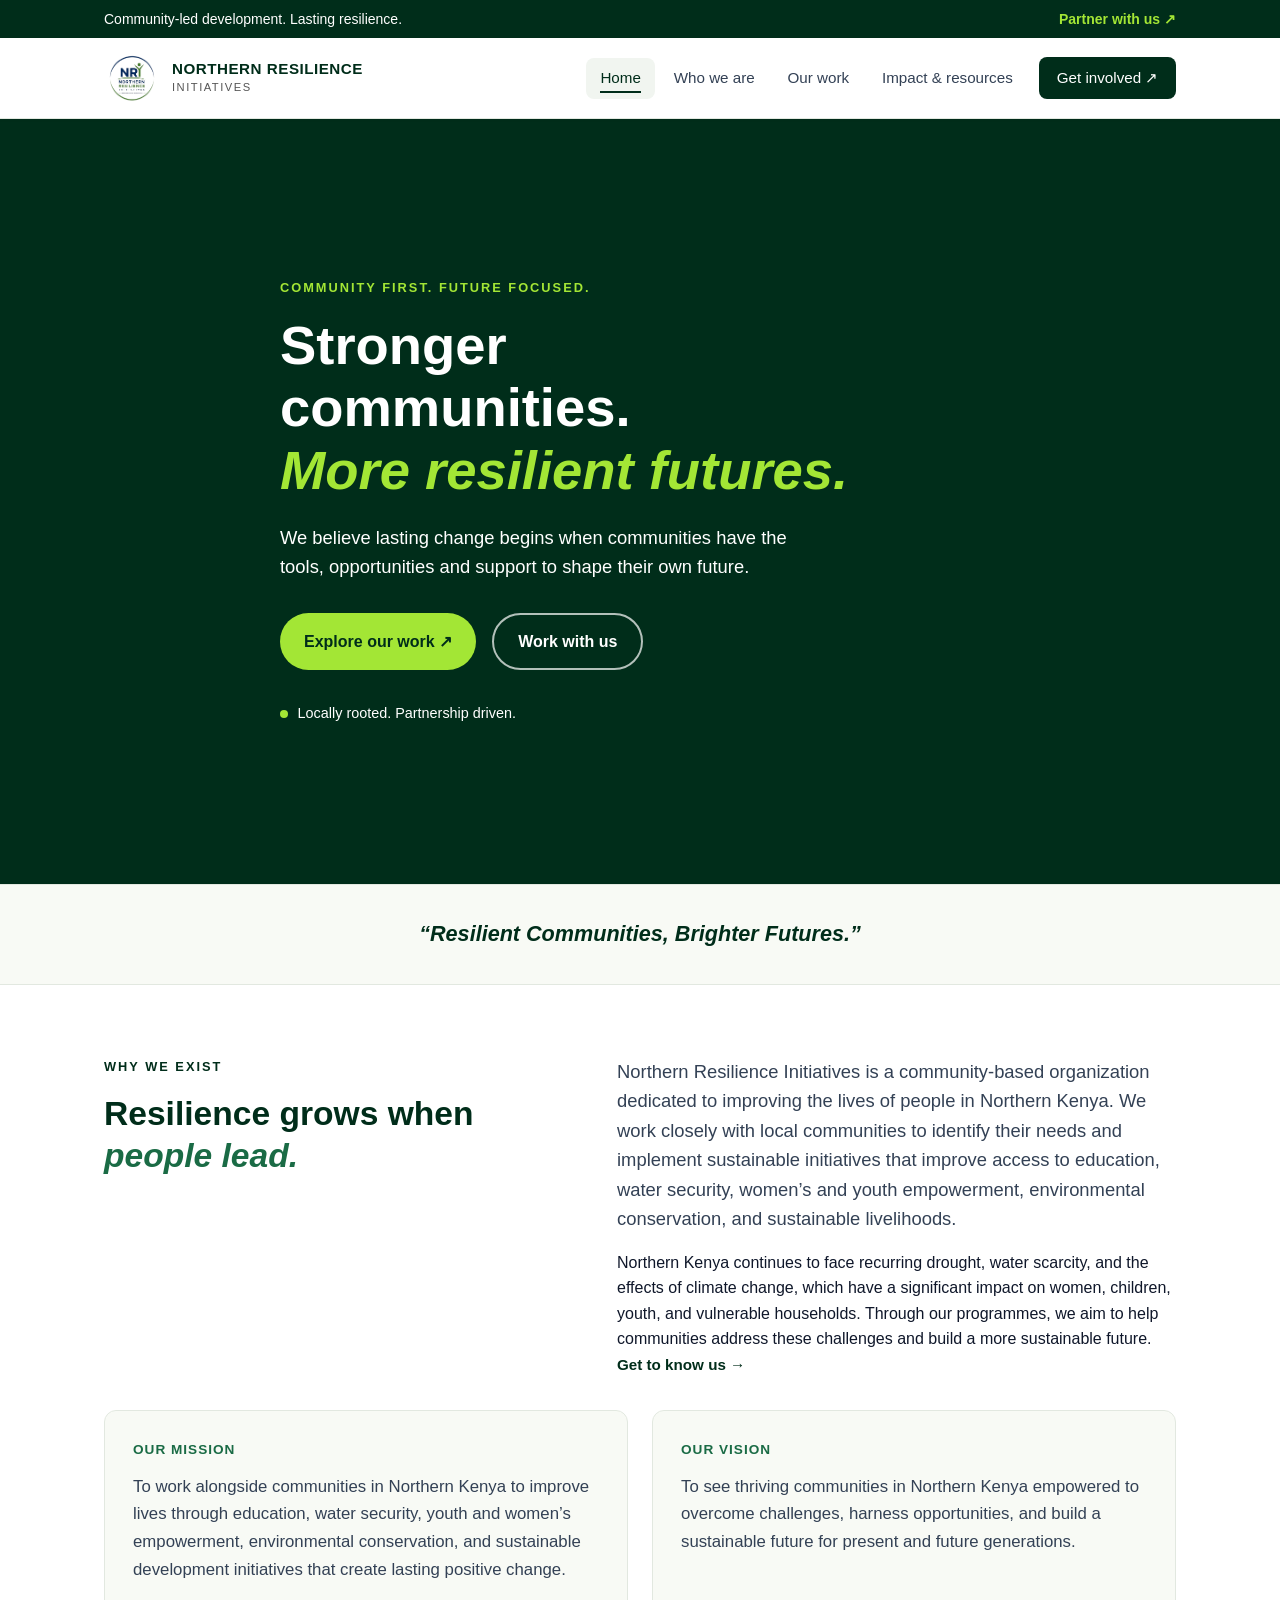
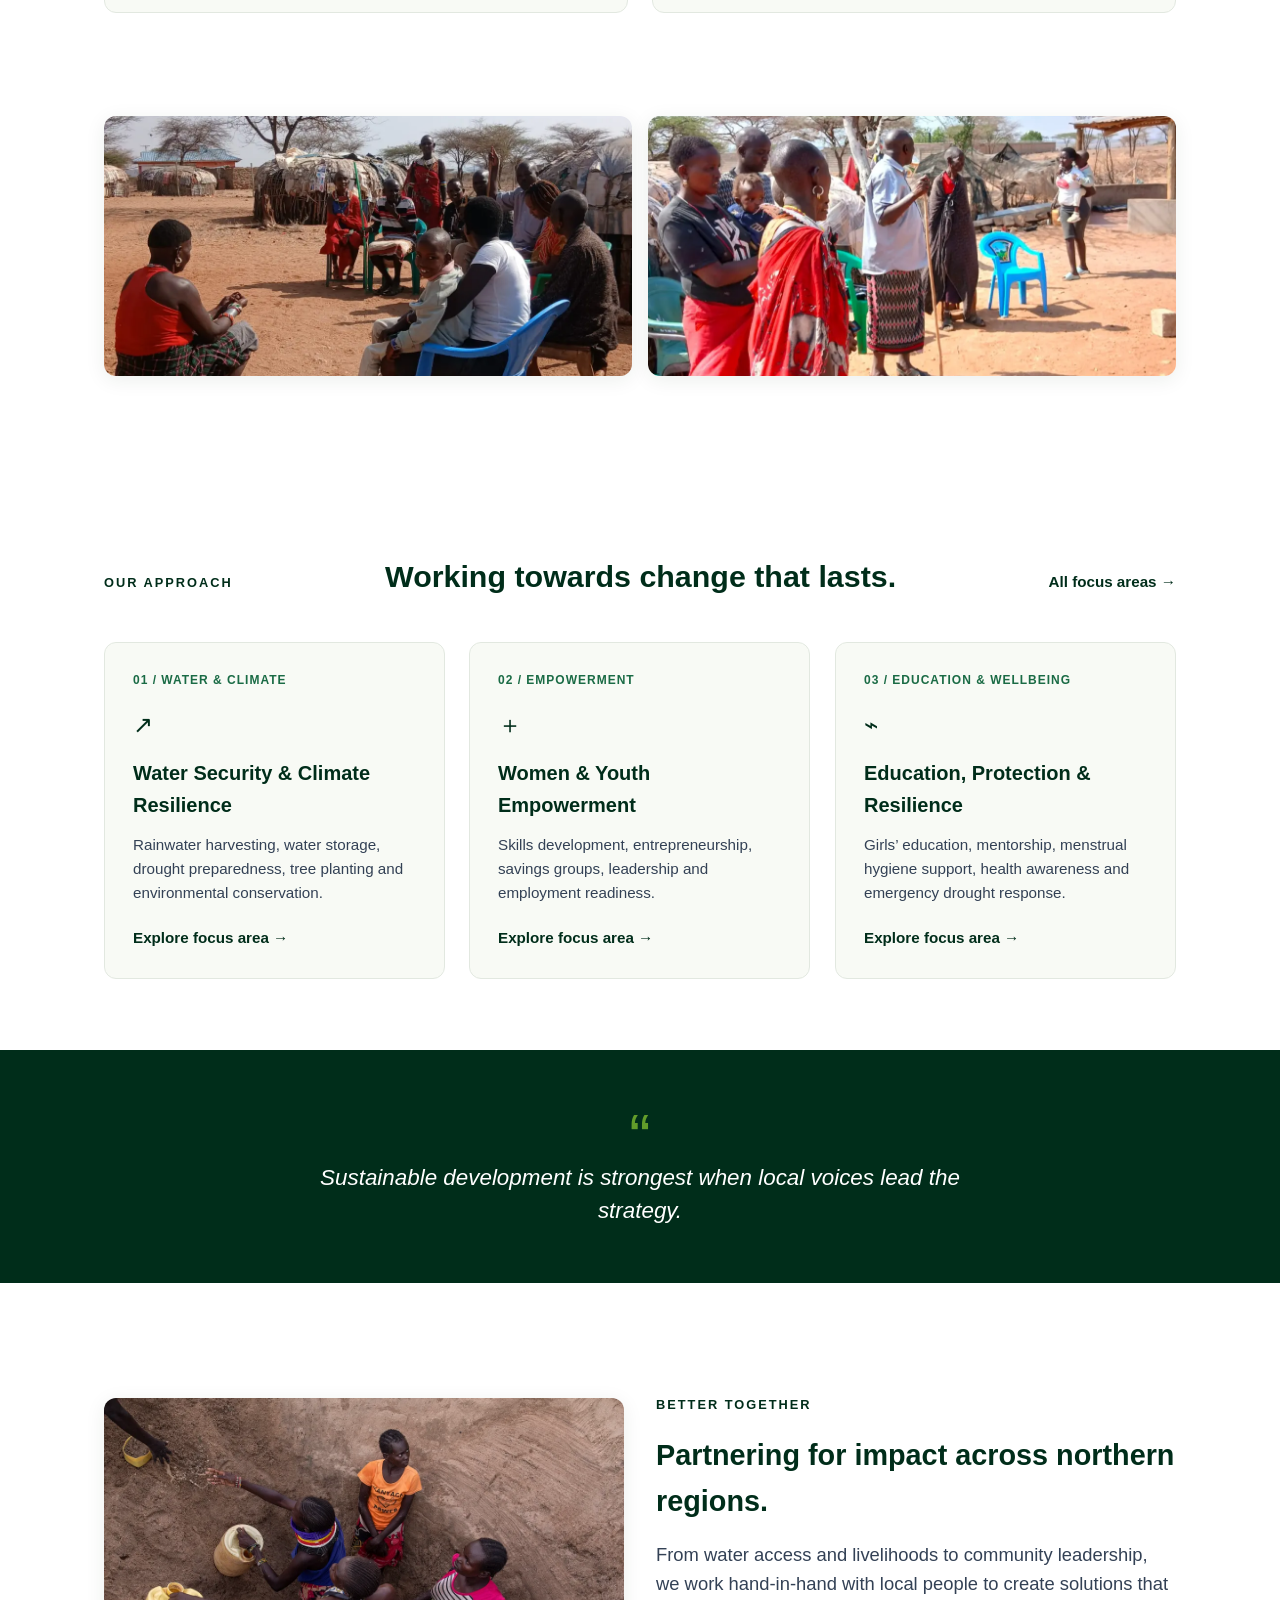
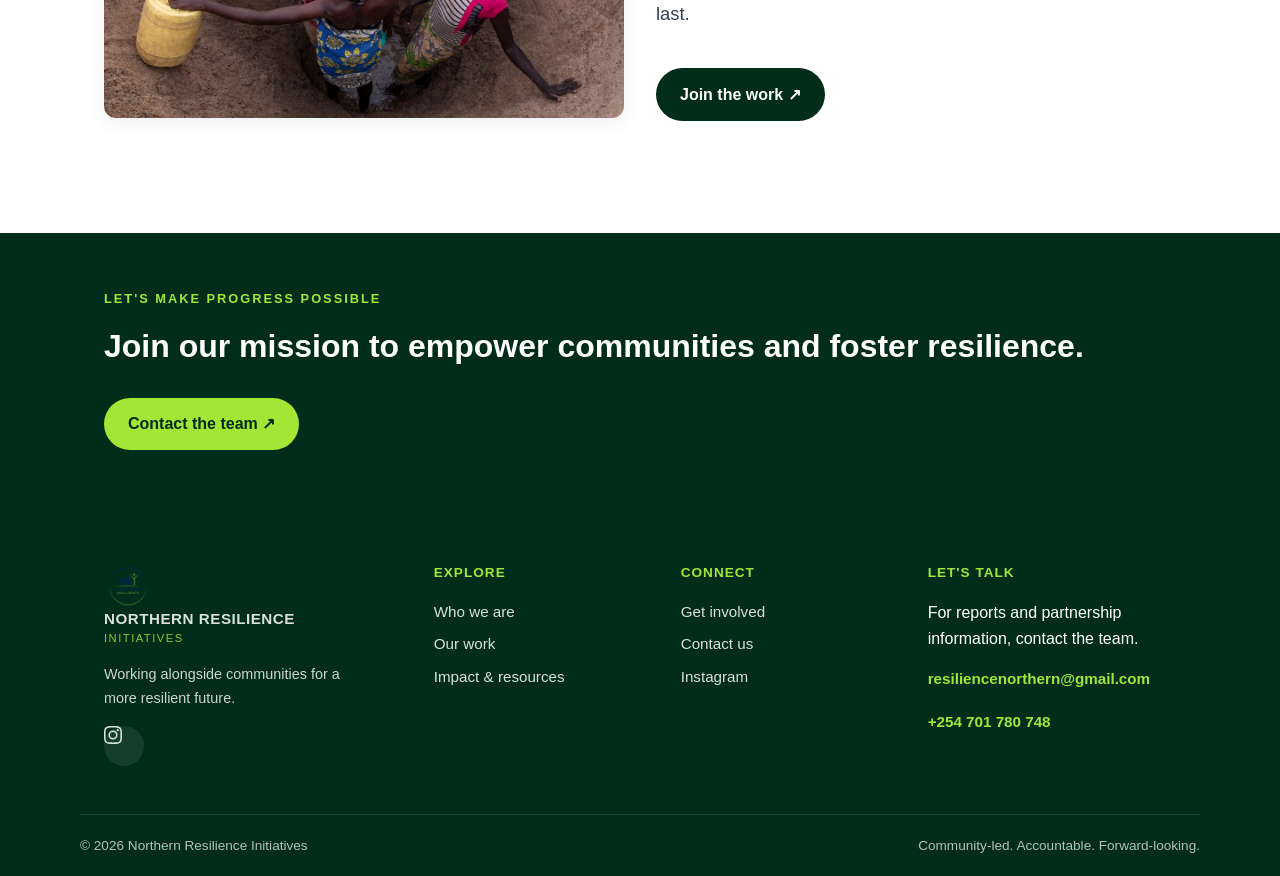
==== index.html @ 857b094c "Add files via upload" ====
<!DOCTYPE html>
<html lang="en">
<head>
  <meta charset="utf-8">
  <meta name="viewport" content="width=device-width, initial-scale=1">
  <meta name="description" content="Northern Resilience Initiatives works alongside communities in Northern Kenya to improve lives through education, water security, youth and women’s empowerment, environmental conservation, and sustainable development.">
  <meta name="theme-color" content="#002d1a">
  <title>Northern Resilience Initiatives | Resilient Communities, Brighter Futures</title>
  <link rel="icon" href="assets/logo.png" type="image/png">
  <link rel="stylesheet" href="assets/styles.css">
  <script defer src="assets/site.js"></script>
</head>
<body>
  <a class="skip-link" href="#main">Skip to content</a>

  <div class="topbar">
    <div class="container topbar-inner">
      <span>Community-led development. Lasting resilience.</span>
      <a href="get-involved.html">Partner with us ↗</a>
    </div>
  </div>

  <header class="site-header">
    <div class="container nav-wrap">
      <a aria-label="Northern Resilience Initiatives Home" class="brand" href="index.html">
        <img src="assets/logo.png" alt="Northern Resilience Initiatives logo">
        <span class="brand-text">
          <strong>Northern Resilience</strong>
          <small>Initiatives</small>
        </span>
      </a>
      <button class="menu-toggle" aria-expanded="false" aria-controls="primary-nav">
        <span></span><span></span><span></span>
        <b class="sr-only">Toggle navigation</b>
      </button>
      <nav id="primary-nav" class="primary-nav" aria-label="Main navigation">
        <a class="active" href="index.html">Home</a>
        <a href="about.html">Who we are</a>
        <a href="programs.html">Our work</a>
        <a href="impact.html">Impact &amp; resources</a>
        <a class="nav-cta" href="get-involved.html">Get involved ↗</a>
      </nav>
    </div>
  </header>

  <main id="main">
    <!-- HERO — video & photos unchanged -->
    <section class="hero">
      <video autoplay loop muted playsinline class="hero-video">
        <source src="assets/hero-video-web.mp4" type="video/mp4">
      </video>
      <div class="hero-shade"></div>
      <div class="container hero-content">
        <p class="eyebrow light">COMMUNITY FIRST. FUTURE FOCUSED.</p>
        <h1>Stronger<br>communities.<br><em>More resilient futures.</em></h1>
        <p class="hero-copy">We believe lasting change begins when communities have the tools, opportunities and support to shape their own future.</p>
        <div class="hero-actions">
          <a class="button button-lime" href="programs.html">Explore our work ↗</a>
          <a class="button button-outline-light" href="get-involved.html">Work with us</a>
        </div>
        <div class="hero-note">
          <span class="hero-dot"></span>
          <span>Locally rooted. Partnership driven.</span>
        </div>
      </div>
    </section>

    <!-- MOTTO -->
    <div class="motto-band">
      <div class="container">
        <p>“Resilient Communities, Brighter Futures.”</p>
      </div>
    </div>

    <!-- INTRO + MISSION / VISION -->
    <section class="intro section-pad">
      <div class="container intro-grid">
        <div>
          <p class="eyebrow">WHY WE EXIST</p>
          <h2>Resilience grows when <em>people lead.</em></h2>
        </div>
        <div class="intro-text">
          <p class="lead">Northern Resilience Initiatives is a community-based organization dedicated to improving the lives of people in Northern Kenya. We work closely with local communities to identify their needs and implement sustainable initiatives that improve access to education, water security, women’s and youth empowerment, environmental conservation, and sustainable livelihoods.</p>
          <p>Northern Kenya continues to face recurring drought, water scarcity, and the effects of climate change, which have a significant impact on women, children, youth, and vulnerable households. Through our programmes, we aim to help communities address these challenges and build a more sustainable future.</p>
          <a class="text-link" href="about.html">Get to know us →</a>
        </div>
      </div>

      <div class="container">
        <div class="mv-grid">
          <div class="mv-card">
            <h3>Our Mission</h3>
            <p>To work alongside communities in Northern Kenya to improve lives through education, water security, youth and women’s empowerment, environmental conservation, and sustainable development initiatives that create lasting positive change.</p>
          </div>
          <div class="mv-card">
            <h3>Our Vision</h3>
            <p>To see thriving communities in Northern Kenya empowered to overcome challenges, harness opportunities, and build a sustainable future for present and future generations.</p>
          </div>
        </div>
      </div>
    </section>

    <!-- COMMUNITY PHOTO STRIP — unchanged -->
    <section class="section-pad" style="padding-top:0;">
      <div class="container">
        <div class="img-grid">
          <img src="assets/community-meeting-1.webp" alt="Community members in discussion under trees in northern Kenya">
          <img src="assets/community-meeting-2.webp" alt="Listening to community challenges and discussing solutions">
        </div>
      </div>
    </section>

    <!-- PROGRAMS PREVIEW -->
    <section class="programs-preview section-pad">
      <div class="container">
        <div class="section-header">
          <p class="eyebrow">OUR APPROACH</p>
          <h2>Working towards change that lasts.</h2>
          <a class="text-link" href="programs.html">All focus areas →</a>
        </div>
        <div class="cards-grid">
          <article class="program-card">
            <div class="card-number">01 / WATER &amp; CLIMATE</div>
            <div class="card-icon">↗</div>
            <h3>Water Security &amp; Climate Resilience</h3>
            <p>Rainwater harvesting, water storage, drought preparedness, tree planting and environmental conservation.</p>
            <a class="text-link" href="programs.html#water">Explore focus area →</a>
          </article>
          <article class="program-card">
            <div class="card-number">02 / EMPOWERMENT</div>
            <div class="card-icon">＋</div>
            <h3>Women &amp; Youth Empowerment</h3>
            <p>Skills development, entrepreneurship, savings groups, leadership and employment readiness.</p>
            <a class="text-link" href="programs.html#empowerment">Explore focus area →</a>
          </article>
          <article class="program-card">
            <div class="card-number">03 / EDUCATION &amp; WELLBEING</div>
            <div class="card-icon">⌁</div>
            <h3>Education, Protection &amp; Resilience</h3>
            <p>Girls’ education, mentorship, menstrual hygiene support, health awareness and emergency drought response.</p>
            <a class="text-link" href="programs.html#education">Explore focus area →</a>
          </article>
        </div>
      </div>
    </section>

    <!-- QUOTE -->
    <section class="quote-band">
      <div class="container quote-inner">
        <span class="quote-mark">“</span>
        <blockquote>Sustainable development is strongest when local voices lead the strategy.</blockquote>
      </div>
    </section>

    <!-- PARTNERSHIP TEASER -->
    <section class="section-pad">
      <div class="container">
        <div class="photo-section">
          <img src="assets/programs-bg.webp" alt="Women collecting water from a community well in arid northern Kenya">
          <div>
            <p class="eyebrow">BETTER TOGETHER</p>
            <h2 style="font-size:1.8rem;font-weight:800;color:var(--green-dark);margin-bottom:1rem;">Partnering for impact across northern regions.</h2>
            <p class="lead">From water access and livelihoods to community leadership, we work hand-in-hand with local people to create solutions that last.</p>
            <a class="button button-dark" href="get-involved.html" style="margin-top:1.5rem;">Join the work ↗</a>
          </div>
        </div>
      </div>
    </section>

    <!-- CTA -->
    <section class="cta-section">
      <div class="container cta-inner">
        <div>
          <p class="eyebrow light">LET'S MAKE PROGRESS POSSIBLE</p>
          <h3>Join our mission to empower communities and foster resilience.</h3>
        </div>
        <a class="button button-lime" href="contact.html">Contact the team ↗</a>
      </div>
    </section>
  </main>

  <footer class="site-footer">
    <div class="container footer-main">
      <div class="footer-brand">
        <a class="brand" href="index.html">
          <img src="assets/logo.png" alt="Logo">
          <span class="brand-text">
            <strong>Northern Resilience</strong>
            <small>Initiatives</small>
          </span>
        </a>
        <p>Working alongside communities for a more resilient future.</p>
        <div class="social-row">
          <a class="social-icon" href="https://www.instagram.com/northern_resilience_initiative" target="_blank" rel="noopener noreferrer" aria-label="Instagram">
            <svg viewBox="0 0 24 24" aria-hidden="true"><path d="M12 2.163c3.204 0 3.584.012 4.85.07 3.252.148 4.771 1.691 4.919 4.919.058 1.265.069 1.645.069 4.849 0 3.205-.012 3.584-.069 4.849-.149 3.225-1.664 4.771-4.919 4.919-1.266.058-1.644.07-4.85.07-3.204 0-3.584-.012-4.849-.07-3.26-.149-4.771-1.699-4.919-4.92-.058-1.265-.07-1.644-.07-4.849 0-3.204.013-3.583.07-4.849.149-3.227 1.664-4.771 4.919-4.919 1.266-.057 1.645-.069 4.849-.069zM12 0C8.741 0 8.333.014 7.053.072 2.695.272.273 2.69.073 7.052.014 8.333 0 8.741 0 12c0 3.259.014 3.668.072 4.948.2 4.358 2.618 6.78 6.98 6.98C8.333 23.986 8.741 24 12 24c3.259 0 3.668-.014 4.948-.072 4.354-.2 6.782-2.618 6.979-6.98.059-1.28.073-1.689.073-4.948 0-3.259-.014-3.667-.072-4.947-.196-4.354-2.617-6.78-6.979-6.98C15.668.014 15.259 0 12 0zm0 5.838a6.162 6.162 0 100 12.324 6.162 6.162 0 000-12.324zM12 16a4 4 0 110-8 4 4 0 010 8zm6.406-11.845a1.44 1.44 0 100 2.881 1.44 1.44 0 000-2.881z"/></svg>
          </a>
        </div>
      </div>
      <div>
        <h4>Explore</h4>
        <a href="about.html">Who we are</a>
        <a href="programs.html">Our work</a>
        <a href="impact.html">Impact &amp; resources</a>
      </div>
      <div>
        <h4>Connect</h4>
        <a href="get-involved.html">Get involved</a>
        <a href="contact.html">Contact us</a>
        <a href="https://www.instagram.com/northern_resilience_initiative" target="_blank" rel="noopener noreferrer">Instagram</a>
      </div>
      <div class="footer-contact">
        <h4>Let's talk</h4>
        <p>For reports and partnership information, contact the team.</p>
        <div class="contact-details">
          <a href="mailto:resiliencenorthern@gmail.com">resiliencenorthern@gmail.com</a>
          <a href="tel:+254701780748">+254 701 780 748</a>
        </div>
      </div>
    </div>
    <div class="container footer-bottom">
      <span>© <span data-year></span> Northern Resilience Initiatives</span>
      <span>Community-led. Accountable. Forward-looking.</span>
    </div>
  </footer>
</body>
</html>
---- assets/styles.css ----
/* Northern Resilience Initiatives - Clean Stylesheet */
:root {
  --green-dark: #002d1a;
  --green-mid: #0d4a2f;
  --green-light: #1a6b45;
  --lime: #a3e635;
  --lime-dark: #84cc16;
  --cream: #f8faf5;
  --white: #ffffff;
  --gray-100: #f1f5f0;
  --gray-200: #e2e8e0;
  --gray-500: #64748b;
  --gray-700: #334155;
  --gray-900: #0f172a;
  --font: -apple-system, BlinkMacSystemFont, 'Segoe UI', Roboto, 'Helvetica Neue', Arial, sans-serif;
  --radius: 12px;
  --shadow: 0 4px 20px rgba(0, 45, 26, 0.08);
  --shadow-lg: 0 10px 40px rgba(0, 45, 26, 0.12);
}

*, *::before, *::after { box-sizing: border-box; margin: 0; padding: 0; }

html { scroll-behavior: smooth; }

body {
  font-family: var(--font);
  color: var(--gray-900);
  line-height: 1.6;
  background: var(--white);
  -webkit-font-smoothing: antialiased;
}

img { max-width: 100%; height: auto; display: block; }

a { color: inherit; text-decoration: none; }

.container {
  width: 100%;
  max-width: 1120px;
  margin: 0 auto;
  padding: 0 1.5rem;
}

.sr-only {
  position: absolute;
  width: 1px; height: 1px;
  padding: 0; margin: -1px;
  overflow: hidden; clip: rect(0,0,0,0);
  border: 0;
}

.skip-link {
  position: absolute;
  top: -100px;
  left: 1rem;
  background: var(--green-dark);
  color: white;
  padding: 0.75rem 1.25rem;
  z-index: 1000;
  border-radius: 0 0 8px 8px;
}
.skip-link:focus { top: 0; }

/* ========== TOP BAR ========== */
.topbar {
  background: var(--green-dark);
  color: white;
  font-size: 0.875rem;
  padding: 0.5rem 0;
}
.topbar-inner {
  display: flex;
  justify-content: space-between;
  align-items: center;
  gap: 1rem;
}
.topbar a {
  color: var(--lime);
  font-weight: 600;
}
.topbar a:hover { text-decoration: underline; }

/* ========== HEADER ========== */
.site-header {
  background: white;
  border-bottom: 1px solid var(--gray-200);
  position: sticky;
  top: 0;
  z-index: 100;
  box-shadow: 0 1px 3px rgba(0,0,0,0.04);
}
.nav-wrap {
  display: flex;
  align-items: center;
  justify-content: space-between;
  min-height: 80px;
  gap: 1rem;
}
.brand {
  display: flex;
  align-items: center;
  gap: 0.75rem;
  text-decoration: none;
}
.brand img {
  height: 56px;
  width: auto;
}
.brand-text strong {
  display: block;
  font-size: 0.95rem;
  font-weight: 800;
  letter-spacing: 0.5px;
  color: var(--green-dark);
  text-transform: uppercase;
  line-height: 1.2;
}
.brand-text small {
  display: block;
  font-size: 0.7rem;
  font-weight: 500;
  letter-spacing: 1.5px;
  color: #555;
  text-transform: uppercase;
  margin-top: 1px;
}

.primary-nav {
  display: flex;
  align-items: center;
  gap: 0.25rem;
}
.primary-nav a {
  padding: 0.5rem 0.9rem;
  font-size: 0.95rem;
  font-weight: 500;
  color: var(--gray-700);
  border-radius: 8px;
  transition: all 0.2s;
}
.primary-nav a:hover,
.primary-nav a.active {
  color: var(--green-dark);
  background: var(--gray-100);
}
.primary-nav a.nav-cta {
  background: var(--green-dark);
  color: white;
  margin-left: 0.5rem;
  padding: 0.55rem 1.1rem;
}
.primary-nav a.nav-cta:hover {
  background: var(--green-mid);
  color: white;
}

.menu-toggle {
  display: none;
  background: none;
  border: none;
  cursor: pointer;
  padding: 0.5rem;
  flex-direction: column;
  gap: 5px;
}
.menu-toggle span {
  display: block;
  width: 24px;
  height: 2.5px;
  background: var(--green-dark);
  border-radius: 2px;
  transition: 0.3s;
}

/* ========== BUTTONS ========== */
.button {
  display: inline-flex;
  align-items: center;
  gap: 0.4rem;
  padding: 0.85rem 1.5rem;
  font-size: 1rem;
  font-weight: 600;
  border-radius: 999px;
  border: none;
  cursor: pointer;
  transition: all 0.2s;
  text-decoration: none;
}
.button-lime {
  background: var(--lime);
  color: var(--green-dark);
}
.button-lime:hover {
  background: var(--lime-dark);
  transform: translateY(-1px);
}
.button-dark {
  background: var(--green-dark);
  color: white;
}
.button-dark:hover {
  background: var(--green-mid);
}
.button-outline-light {
  background: transparent;
  color: white;
  border: 2px solid rgba(255,255,255,0.7);
}
.button-outline-light:hover {
  background: rgba(255,255,255,0.15);
  border-color: white;
}

.text-link {
  display: inline-flex;
  align-items: center;
  gap: 0.3rem;
  color: var(--green-dark);
  font-weight: 600;
  font-size: 0.95rem;
}
.text-link:hover { text-decoration: underline; }
.text-link-light { color: var(--lime); }

/* ========== HERO ========== */
.hero {
  position: relative;
  min-height: 85vh;
  display: flex;
  align-items: center;
  color: white;
  overflow: hidden;
  background: var(--green-dark);
}
.hero-video,
.hero-image {
  position: absolute;
  inset: 0;
  width: 100%;
  height: 100%;
  object-fit: cover;
  opacity: 0.35;
  z-index: 1;
}
.hero-shade {
  position: absolute;
  inset: 0;
  background: linear-gradient(135deg, rgba(0,45,26,0.85) 0%, rgba(0,45,26,0.55) 100%);
  z-index: 2;
}
.hero-content {
  position: relative;
  z-index: 3;
  padding: 4rem 0;
  max-width: 720px;
}
.eyebrow {
  font-size: 0.8rem;
  font-weight: 700;
  letter-spacing: 2px;
  text-transform: uppercase;
  margin-bottom: 1rem;
  color: var(--green-dark);
}
.eyebrow.light { color: var(--lime); }

.hero h1 {
  font-size: clamp(2.2rem, 5vw, 3.4rem);
  font-weight: 800;
  line-height: 1.15;
  margin-bottom: 1.25rem;
}
.hero h1 em {
  font-style: italic;
  font-weight: 600;
  color: var(--lime);
}
.hero-copy {
  font-size: 1.15rem;
  opacity: 0.95;
  margin-bottom: 2rem;
  max-width: 540px;
}
.hero-actions {
  display: flex;
  flex-wrap: wrap;
  gap: 1rem;
  margin-bottom: 2rem;
}
.hero-note {
  display: flex;
  align-items: center;
  gap: 0.6rem;
  font-size: 0.9rem;
  opacity: 0.85;
}
.hero-dot {
  width: 8px; height: 8px;
  background: var(--lime);
  border-radius: 50%;
}

/* ========== SECTIONS ========== */
.section-pad { padding: 4.5rem 0; }

.page-hero {
  background: var(--green-dark);
  color: white;
  padding: 4rem 0 3.5rem;
}
.page-hero h1 {
  font-size: clamp(2rem, 4.5vw, 3rem);
  font-weight: 800;
  line-height: 1.2;
  margin-bottom: 1rem;
}
.page-hero h1 em {
  font-style: italic;
  color: var(--lime);
}
.page-hero p {
  font-size: 1.1rem;
  opacity: 0.9;
  max-width: 560px;
}

.intro-grid,
.split-content {
  display: grid;
  grid-template-columns: 1fr 1.2fr;
  gap: 3rem;
  align-items: start;
}
.intro-grid h2,
.split-content h2 {
  font-size: clamp(1.6rem, 3vw, 2.1rem);
  font-weight: 800;
  line-height: 1.25;
  color: var(--green-dark);
}
.intro-grid h2 em,
.split-content h2 em {
  font-style: italic;
  color: var(--green-light);
}
.lead {
  font-size: 1.15rem;
  color: var(--gray-700);
  margin-bottom: 1rem;
}

/* ========== PROGRAM CARDS ========== */
.section-heading {
  display: flex;
  justify-content: space-between;
  align-items: flex-end;
  margin-bottom: 2.5rem;
  gap: 1rem;
}
.section-heading h2 {
  font-size: clamp(1.6rem, 3vw, 2rem);
  font-weight: 800;
  color: var(--green-dark);
}

.cards-grid {
  display: grid;
  grid-template-columns: repeat(3, 1fr);
  gap: 1.5rem;
}
.program-card {
  background: var(--cream);
  border-radius: var(--radius);
  padding: 1.75rem;
  border: 1px solid var(--gray-200);
  transition: all 0.25s;
  display: flex;
  flex-direction: column;
}
.program-card:hover {
  box-shadow: var(--shadow);
  transform: translateY(-3px);
}
.card-number {
  font-size: 0.75rem;
  font-weight: 700;
  letter-spacing: 1px;
  color: var(--green-light);
  margin-bottom: 1rem;
}
.card-icon {
  font-size: 1.5rem;
  margin-bottom: 0.75rem;
  color: var(--green-dark);
}
.program-card h3 {
  font-size: 1.25rem;
  font-weight: 700;
  margin-bottom: 0.75rem;
  color: var(--green-dark);
}
.program-card p {
  font-size: 0.95rem;
  color: var(--gray-700);
  flex-grow: 1;
  margin-bottom: 1.25rem;
}

/* ========== QUOTE ========== */
.quote-band {
  background: var(--green-dark);
  color: white;
  padding: 3.5rem 0;
  text-align: center;
}
.quote-inner {
  max-width: 700px;
  margin: 0 auto;
  position: relative;
}
.quote-mark {
  font-size: 4rem;
  line-height: 1;
  color: var(--lime);
  opacity: 0.6;
  display: block;
  margin-bottom: -0.5rem;
}
.quote-band blockquote {
  font-size: 1.4rem;
  font-weight: 500;
  font-style: italic;
  line-height: 1.45;
}

/* ========== VALUES ========== */
.values-grid {
  display: grid;
  grid-template-columns: repeat(3, 1fr);
  gap: 1.75rem;
  margin-top: 2.5rem;
}
.values-grid article {
  background: white;
  border: 1px solid var(--gray-200);
  border-radius: var(--radius);
  padding: 1.75rem;
}
.values-grid span {
  display: inline-block;
  font-size: 0.85rem;
  font-weight: 800;
  color: var(--lime-dark);
  background: #ecfccb;
  padding: 0.25rem 0.6rem;
  border-radius: 6px;
  margin-bottom: 1rem;
}
.values-grid h3 {
  font-size: 1.15rem;
  font-weight: 700;
  color: var(--green-dark);
  margin-bottom: 0.5rem;
}
.values-grid p {
  font-size: 0.95rem;
  color: var(--gray-700);
}

/* ========== PROGRAM DETAIL ========== */
.program-list {
  display: flex;
  flex-direction: column;
  gap: 3rem;
}
.program-detail {
  display: grid;
  grid-template-columns: 80px 1fr;
  gap: 1.5rem;
  padding-bottom: 2.5rem;
  border-bottom: 1px solid var(--gray-200);
}
.program-detail:last-child { border-bottom: none; }
.program-detail-number {
  font-size: 2.5rem;
  font-weight: 800;
  color: var(--lime-dark);
  line-height: 1;
}
.program-detail h2 {
  font-size: 1.6rem;
  font-weight: 800;
  color: var(--green-dark);
  margin-bottom: 0.5rem;
}
.tag-row {
  display: flex;
  flex-wrap: wrap;
  gap: 0.5rem;
  margin-top: 1rem;
}
.tag-row span {
  background: var(--gray-100);
  color: var(--green-dark);
  font-size: 0.8rem;
  font-weight: 600;
  padding: 0.3rem 0.75rem;
  border-radius: 999px;
}

/* ========== IMAGE SECTIONS ========== */
.photo-section {
  display: grid;
  grid-template-columns: 1fr 1fr;
  gap: 2rem;
  align-items: center;
  margin: 2.5rem 0;
}
.photo-section img {
  border-radius: var(--radius);
  box-shadow: var(--shadow);
  width: 100%;
  height: 320px;
  object-fit: cover;
}
.photo-section.full {
  grid-template-columns: 1fr;
}
.photo-section.full img {
  height: 400px;
}

.img-grid {
  display: grid;
  grid-template-columns: repeat(2, 1fr);
  gap: 1rem;
  margin: 2rem 0;
}
.img-grid img {
  border-radius: var(--radius);
  width: 100%;
  height: 260px;
  object-fit: cover;
  box-shadow: var(--shadow);
}

/* ========== CTA ========== */
.cta-section {
  background: var(--green-dark);
  color: white;
  padding: 3.5rem 0;
}
.cta-inner {
  display: flex;
  justify-content: space-between;
  align-items: center;
  gap: 2rem;
  flex-wrap: wrap;
}
.cta-inner h2,
.cta-inner h3 {
  font-size: clamp(1.5rem, 3vw, 2rem);
  font-weight: 800;
  line-height: 1.25;
}

/* ========== FORMS ========== */
.contact-grid,
.involvement-grid {
  display: grid;
  grid-template-columns: 1fr 1fr;
  gap: 3rem;
  align-items: start;
}
.form-card {
  background: var(--cream);
  border-radius: var(--radius);
  padding: 2rem;
  border: 1px solid var(--gray-200);
}
.form-card h2 {
  font-size: 1.4rem;
  font-weight: 800;
  color: var(--green-dark);
  margin-bottom: 1.25rem;
}
.form-card label {
  display: block;
  font-size: 0.9rem;
  font-weight: 600;
  margin-bottom: 0.35rem;
  margin-top: 1rem;
  color: var(--gray-700);
}
.form-card input,
.form-card select,
.form-card textarea {
  width: 100%;
  padding: 0.75rem 1rem;
  border: 1px solid var(--gray-200);
  border-radius: 8px;
  font-size: 1rem;
  font-family: inherit;
  background: white;
  transition: border 0.2s;
}
.form-card input:focus,
.form-card select:focus,
.form-card textarea:focus {
  outline: none;
  border-color: var(--green-light);
  box-shadow: 0 0 0 3px rgba(26, 107, 69, 0.15);
}
.form-card .consent {
  display: flex;
  gap: 0.6rem;
  align-items: flex-start;
  margin-top: 1.25rem;
  font-size: 0.9rem;
}
.form-card .consent input {
  width: auto;
  margin-top: 0.2rem;
}
.form-submit {
  margin-top: 1.5rem;
  width: 100%;
  justify-content: center;
}
.form-note {
  font-size: 0.8rem;
  color: var(--gray-500);
  margin-top: 1rem;
}
.hidden-field { display: none; }

.involvement-option {
  display: flex;
  gap: 1rem;
  margin-bottom: 1.5rem;
}
.involvement-option > span {
  font-size: 1.1rem;
  font-weight: 800;
  color: var(--lime-dark);
  flex-shrink: 0;
}
.involvement-option h3 {
  font-size: 1.1rem;
  font-weight: 700;
  color: var(--green-dark);
  margin-bottom: 0.25rem;
}
.editor-note {
  font-size: 0.9rem;
  color: var(--gray-500);
  font-style: italic;
  margin-top: 1.5rem;
}

/* ========== RESOURCES ========== */
.resource-list {
  display: flex;
  flex-direction: column;
  gap: 1rem;
  margin-top: 2rem;
}
.resource-item {
  display: flex;
  align-items: center;
  gap: 1.25rem;
  background: white;
  border: 1px solid var(--gray-200);
  border-radius: var(--radius);
  padding: 1.25rem 1.5rem;
}
.resource-icon {
  background: var(--green-dark);
  color: white;
  font-size: 0.75rem;
  font-weight: 700;
  padding: 0.5rem 0.7rem;
  border-radius: 6px;
  flex-shrink: 0;
}
.resource-item h3 {
  font-size: 1.05rem;
  font-weight: 700;
  color: var(--green-dark);
}
.resource-item p {
  font-size: 0.9rem;
  color: var(--gray-500);
}
.resource-status {
  margin-left: auto;
  font-size: 0.8rem;
  font-weight: 600;
  color: #b45309;
  background: #fef3c7;
  padding: 0.3rem 0.7rem;
  border-radius: 999px;
  white-space: nowrap;
}


.section-header {
  display: flex;
  flex-wrap: wrap;
  align-items: baseline;
  justify-content: space-between;
  gap: 1rem;
  margin-bottom: 2rem;
}
.section-header h2 {
  font-size: 1.9rem;
  font-weight: 800;
  color: var(--green-dark);
}

/* ========== FOOTER ========== */
.site-footer {
  background: var(--green-dark);
  color: white;
  padding: 3.5rem 0 0;
}
.footer-main {
  display: grid;
  grid-template-columns: 1.4fr 1fr 1fr 1.2fr;
  gap: 2.5rem;
  padding-bottom: 2.5rem;
  border-bottom: 1px solid rgba(255,255,255,0.1);
}
.footer-brand .brand {
  margin-bottom: 1rem;
}
.footer-brand img {
  height: 48px;
  border-radius: 50%;
}
.footer-brand .brand-text strong { color: white; }
.footer-brand .brand-text small { color: var(--lime); }
.footer-brand p {
  font-size: 0.9rem;
  opacity: 0.8;
  max-width: 260px;
  margin-top: 0.75rem;
}
.footer-main h4 {
  font-size: 0.85rem;
  font-weight: 700;
  letter-spacing: 1px;
  text-transform: uppercase;
  margin-bottom: 1rem;
  color: var(--lime);
}
.footer-main a {
  display: block;
  font-size: 0.95rem;
  opacity: 0.85;
  margin-bottom: 0.5rem;
  transition: opacity 0.2s;
}
.footer-main a:hover { opacity: 1; text-decoration: underline; }
.footer-bottom {
  display: flex;
  justify-content: space-between;
  align-items: center;
  padding: 1.25rem 0;
  font-size: 0.85rem;
  opacity: 0.7;
  flex-wrap: wrap;
  gap: 0.5rem;
}

/* ========== THANK YOU ========== */
.thankyou {
  min-height: 80vh;
  display: flex;
  flex-direction: column;
  align-items: center;
  justify-content: center;
  text-align: center;
  padding: 2rem;
}
.thankyou-mark {
  width: 70px; height: 70px;
  background: var(--lime);
  color: var(--green-dark);
  font-size: 2rem;
  font-weight: 800;
  border-radius: 50%;
  display: flex;
  align-items: center;
  justify-content: center;
  margin-bottom: 1.5rem;
}
.thankyou h1 {
  font-size: 2.2rem;
  font-weight: 800;
  color: var(--green-dark);
  margin-bottom: 1rem;
}
.thankyou h1 em { font-style: italic; color: var(--green-light); }
.thankyou p {
  max-width: 420px;
  color: var(--gray-700);
  margin-bottom: 2rem;
}

/* ========== POLICY ========== */
.policy-copy {
  max-width: 720px;
}
.policy-copy h2 {
  font-size: 1.3rem;
  font-weight: 700;
  color: var(--green-dark);
  margin: 2rem 0 0.75rem;
}
.policy-copy p {
  margin-bottom: 1rem;
  color: var(--gray-700);
}

/* ========== RESPONSIVE ========== */
@media (max-width: 900px) {
  .cards-grid,
  .values-grid {
    grid-template-columns: 1fr;
  }
  .intro-grid,
  .split-content,
  .contact-grid,
  .involvement-grid,
  .photo-section {
    grid-template-columns: 1fr;
  }
  .footer-main {
    grid-template-columns: 1fr 1fr;
  }
  .program-detail {
    grid-template-columns: 1fr;
  }
  .program-detail-number {
    font-size: 1.8rem;
  }
}

@media (max-width: 768px) {
  .menu-toggle { display: flex; }
  .primary-nav {
    display: none;
    position: absolute;
    top: 100%;
    left: 0; right: 0;
    background: white;
    flex-direction: column;
    padding: 1rem;
    border-bottom: 1px solid var(--gray-200);
    box-shadow: var(--shadow);
  }
  .primary-nav.open { display: flex; }
  .primary-nav a {
    width: 100%;
    padding: 0.85rem 1rem;
  }
  .primary-nav a.nav-cta {
    margin: 0.5rem 0 0;
    text-align: center;
    justify-content: center;
  }
  .hero { min-height: 75vh; }
  .cta-inner { flex-direction: column; align-items: flex-start; }
  .footer-main { grid-template-columns: 1fr; }
  .img-grid { grid-template-columns: 1fr; }
  .resource-item { flex-wrap: wrap; }
  .resource-status { margin-left: 0; margin-top: 0.5rem; }
}

@media (max-width: 480px) {
  .hero-actions { flex-direction: column; }
  .button { width: 100%; justify-content: center; }
}

/* ========== CONTACT DETAILS & SOCIAL ========== */
.contact-details {
  display: flex;
  flex-direction: column;
  gap: 0.65rem;
  margin-top: 1rem;
}
.contact-details a {
  display: inline-flex;
  align-items: center;
  gap: 0.5rem;
  color: var(--lime);
  font-weight: 600;
  opacity: 1;
}
.contact-details a:hover {
  text-decoration: underline;
}
.social-row {
  display: flex;
  gap: 0.75rem;
  margin-top: 1rem;
  align-items: center;
}
.social-icon {
  display: inline-flex;
  align-items: center;
  justify-content: center;
  width: 40px;
  height: 40px;
  border-radius: 50%;
  background: rgba(255,255,255,0.1);
  color: white;
  transition: background 0.2s, transform 0.2s;
}
.social-icon:hover {
  background: var(--lime);
  color: var(--green-dark);
  transform: translateY(-2px);
  text-decoration: none !important;
  opacity: 1 !important;
}
.social-icon svg {
  width: 18px;
  height: 18px;
  fill: currentColor;
}

/* Mission / Vision cards */
.mv-grid {
  display: grid;
  grid-template-columns: 1fr 1fr;
  gap: 1.5rem;
  margin-top: 2rem;
}
.mv-card {
  background: var(--cream);
  border-radius: var(--radius);
  padding: 1.75rem;
  border: 1px solid var(--gray-200);
}
.mv-card h3 {
  font-size: 0.85rem;
  letter-spacing: 1px;
  text-transform: uppercase;
  color: var(--green-light);
  margin-bottom: 0.75rem;
  font-weight: 700;
}
.mv-card p {
  color: var(--gray-700);
  font-size: 1.05rem;
  line-height: 1.65;
}
.motto-band {
  text-align: center;
  padding: 2rem 1rem;
  background: var(--cream);
  border-top: 1px solid var(--gray-200);
  border-bottom: 1px solid var(--gray-200);
}
.motto-band p {
  font-size: 1.35rem;
  font-style: italic;
  color: var(--green-dark);
  font-weight: 600;
}
@media (max-width: 900px) {
  .mv-grid { grid-template-columns: 1fr; }
}

/* ========== PROFESSIONAL ANIMATIONS ========== */

/* Core keyframes */
@keyframes heroFadeUp {
  from {
    opacity: 0;
    transform: translateY(32px);
  }
  to {
    opacity: 1;
    transform: translateY(0);
  }
}

@keyframes fadeUp {
  from {
    opacity: 0;
    transform: translateY(24px);
  }
  to {
    opacity: 1;
    transform: translateY(0);
  }
}

@keyframes scaleIn {
  from {
    opacity: 0;
    transform: scale(1.06);
  }
  to {
    opacity: 1;
    transform: scale(1);
  }
}

@keyframes softScale {
  from {
    opacity: 0;
    transform: scale(0.96) translateY(16px);
  }
  to {
    opacity: 1;
    transform: scale(1) translateY(0);
  }
}

@keyframes slideInLeft {
  from {
    opacity: 0;
    transform: translateX(-28px);
  }
  to {
    opacity: 1;
    transform: translateX(0);
  }
}

@keyframes slideInRight {
  from {
    opacity: 0;
    transform: translateX(28px);
  }
  to {
    opacity: 1;
    transform: translateX(0);
  }
}

/* Hero entrance (homepage) */
.hero-content .eyebrow,
.hero-content h1,
.hero-content .hero-copy,
.hero-content .hero-actions,
.hero-content .hero-note {
  opacity: 0;
  animation: heroFadeUp 0.9s cubic-bezier(0.22, 1, 0.36, 1) forwards;
}

.hero-content .eyebrow { animation-delay: 0.12s; }
.hero-content h1 { animation-delay: 0.28s; }
.hero-content .hero-copy { animation-delay: 0.48s; }
.hero-content .hero-actions { animation-delay: 0.64s; }
.hero-content .hero-note { animation-delay: 0.82s; }

/* Page heroes */
.page-hero .eyebrow,
.page-hero h1,
.page-hero p {
  opacity: 0;
  animation: heroFadeUp 0.85s cubic-bezier(0.22, 1, 0.36, 1) forwards;
}

.page-hero .eyebrow { animation-delay: 0.1s; }
.page-hero h1 { animation-delay: 0.28s; }
.page-hero p { animation-delay: 0.46s; }

/* Motto band */
.motto-band {
  opacity: 0;
  transform: translateY(12px);
  transition: opacity 0.7s cubic-bezier(0.22, 1, 0.36, 1), transform 0.7s cubic-bezier(0.22, 1, 0.36, 1);
}
.motto-band.is-visible {
  opacity: 1;
  transform: translateY(0);
}

/* Scroll reveal base */
.reveal {
  opacity: 0;
  transform: translateY(22px);
  transition: opacity 0.7s cubic-bezier(0.22, 1, 0.36, 1),
              transform 0.7s cubic-bezier(0.22, 1, 0.36, 1);
  will-change: opacity, transform;
}
.reveal.is-visible {
  opacity: 1;
  transform: translateY(0);
}

/* Cards & grid items – staggered soft scale */
.reveal-card {
  opacity: 0;
  transform: scale(0.97) translateY(18px);
  transition: opacity 0.65s cubic-bezier(0.22, 1, 0.36, 1),
              transform 0.65s cubic-bezier(0.22, 1, 0.36, 1),
              box-shadow 0.3s ease;
  will-change: opacity, transform;
}
.reveal-card.is-visible {
  opacity: 1;
  transform: scale(1) translateY(0);
}

/* Images – professional scale + fade */
.reveal-img {
  opacity: 0;
  transform: scale(1.05);
  transition: opacity 0.9s cubic-bezier(0.22, 1, 0.36, 1),
              transform 1s cubic-bezier(0.22, 1, 0.36, 1);
  will-change: opacity, transform;
}
.reveal-img.is-visible {
  opacity: 1;
  transform: scale(1);
}

/* Photo section side content */
.reveal-left {
  opacity: 0;
  transform: translateX(-24px);
  transition: opacity 0.75s cubic-bezier(0.22, 1, 0.36, 1),
              transform 0.75s cubic-bezier(0.22, 1, 0.36, 1);
}
.reveal-left.is-visible {
  opacity: 1;
  transform: translateX(0);
}

.reveal-right {
  opacity: 0;
  transform: translateX(24px);
  transition: opacity 0.75s cubic-bezier(0.22, 1, 0.36, 1),
              transform 0.75s cubic-bezier(0.22, 1, 0.36, 1);
}
.reveal-right.is-visible {
  opacity: 1;
  transform: translateX(0);
}

/* Quote band */
.quote-band .quote-inner {
  opacity: 0;
  transform: translateY(20px);
  transition: opacity 0.8s cubic-bezier(0.22, 1, 0.36, 1),
              transform 0.8s cubic-bezier(0.22, 1, 0.36, 1);
}
.quote-band.is-visible .quote-inner {
  opacity: 1;
  transform: translateY(0);
}

/* CTA section */
.cta-section .cta-inner {
  opacity: 0;
  transform: translateY(18px);
  transition: opacity 0.7s cubic-bezier(0.22, 1, 0.36, 1),
              transform 0.7s cubic-bezier(0.22, 1, 0.36, 1);
}
.cta-section.is-visible .cta-inner {
  opacity: 1;
  transform: translateY(0);
}

/* Enhanced image hover (photos) */
.img-grid img,
.photo-section img {
  transition: transform 0.55s cubic-bezier(0.22, 1, 0.36, 1),
              box-shadow 0.4s ease;
}
.img-grid img:hover,
.photo-section img:hover {
  transform: scale(1.03);
  box-shadow: 0 12px 36px rgba(0, 45, 26, 0.18);
}

/* Program / value cards hover refinement */
.program-card {
  transition: transform 0.35s cubic-bezier(0.22, 1, 0.36, 1),
              box-shadow 0.35s ease,
              border-color 0.3s ease;
}
.program-card:hover {
  transform: translateY(-6px);
  box-shadow: var(--shadow-lg);
}

.values-grid article {
  transition: transform 0.35s cubic-bezier(0.22, 1, 0.36, 1),
              box-shadow 0.35s ease;
}
.values-grid article:hover {
  transform: translateY(-4px);
  box-shadow: var(--shadow);
}

/* Buttons refined motion */
.button {
  transition: transform 0.25s cubic-bezier(0.22, 1, 0.36, 1),
              background 0.25s ease,
              box-shadow 0.25s ease,
              border-color 0.25s ease;
}
.button:hover {
  transform: translateY(-2px);
}
.button:active {
  transform: translateY(0);
}

/* Nav link subtle underline motion */
.primary-nav a:not(.nav-cta) {
  position: relative;
}
.primary-nav a:not(.nav-cta)::after {
  content: '';
  position: absolute;
  left: 0.9rem;
  right: 0.9rem;
  bottom: 0.35rem;
  height: 2px;
  background: var(--green-dark);
  transform: scaleX(0);
  transform-origin: left;
  transition: transform 0.3s cubic-bezier(0.22, 1, 0.36, 1);
}
.primary-nav a:not(.nav-cta):hover::after,
.primary-nav a:not(.nav-cta).active::after {
  transform: scaleX(1);
}

/* Stagger helpers (applied via JS data-delay or nth) */
.reveal-card:nth-child(1) { transition-delay: 0.05s; }
.reveal-card:nth-child(2) { transition-delay: 0.12s; }
.reveal-card:nth-child(3) { transition-delay: 0.19s; }
.reveal-card:nth-child(4) { transition-delay: 0.26s; }
.reveal-card:nth-child(5) { transition-delay: 0.33s; }
.reveal-card:nth-child(6) { transition-delay: 0.40s; }

.img-grid .reveal-img:nth-child(1) { transition-delay: 0.08s; }
.img-grid .reveal-img:nth-child(2) { transition-delay: 0.2s; }

/* Respect reduced motion */
@media (prefers-reduced-motion: reduce) {
  .hero-content .eyebrow,
  .hero-content h1,
  .hero-content .hero-copy,
  .hero-content .hero-actions,
  .hero-content .hero-note,
  .page-hero .eyebrow,
  .page-hero h1,
  .page-hero p,
  .motto-band,
  .reveal,
  .reveal-card,
  .reveal-img,
  .reveal-left,
  .reveal-right,
  .quote-band .quote-inner,
  .cta-section .cta-inner {
    opacity: 1 !important;
    transform: none !important;
    animation: none !important;
    transition: none !important;
  }

  .img-grid img:hover,
  .photo-section img:hover,
  .program-card:hover,
  .values-grid article:hover,
  .button:hover {
    transform: none;
  }

  .primary-nav a:not(.nav-cta)::after {
    display: none;
  }
}
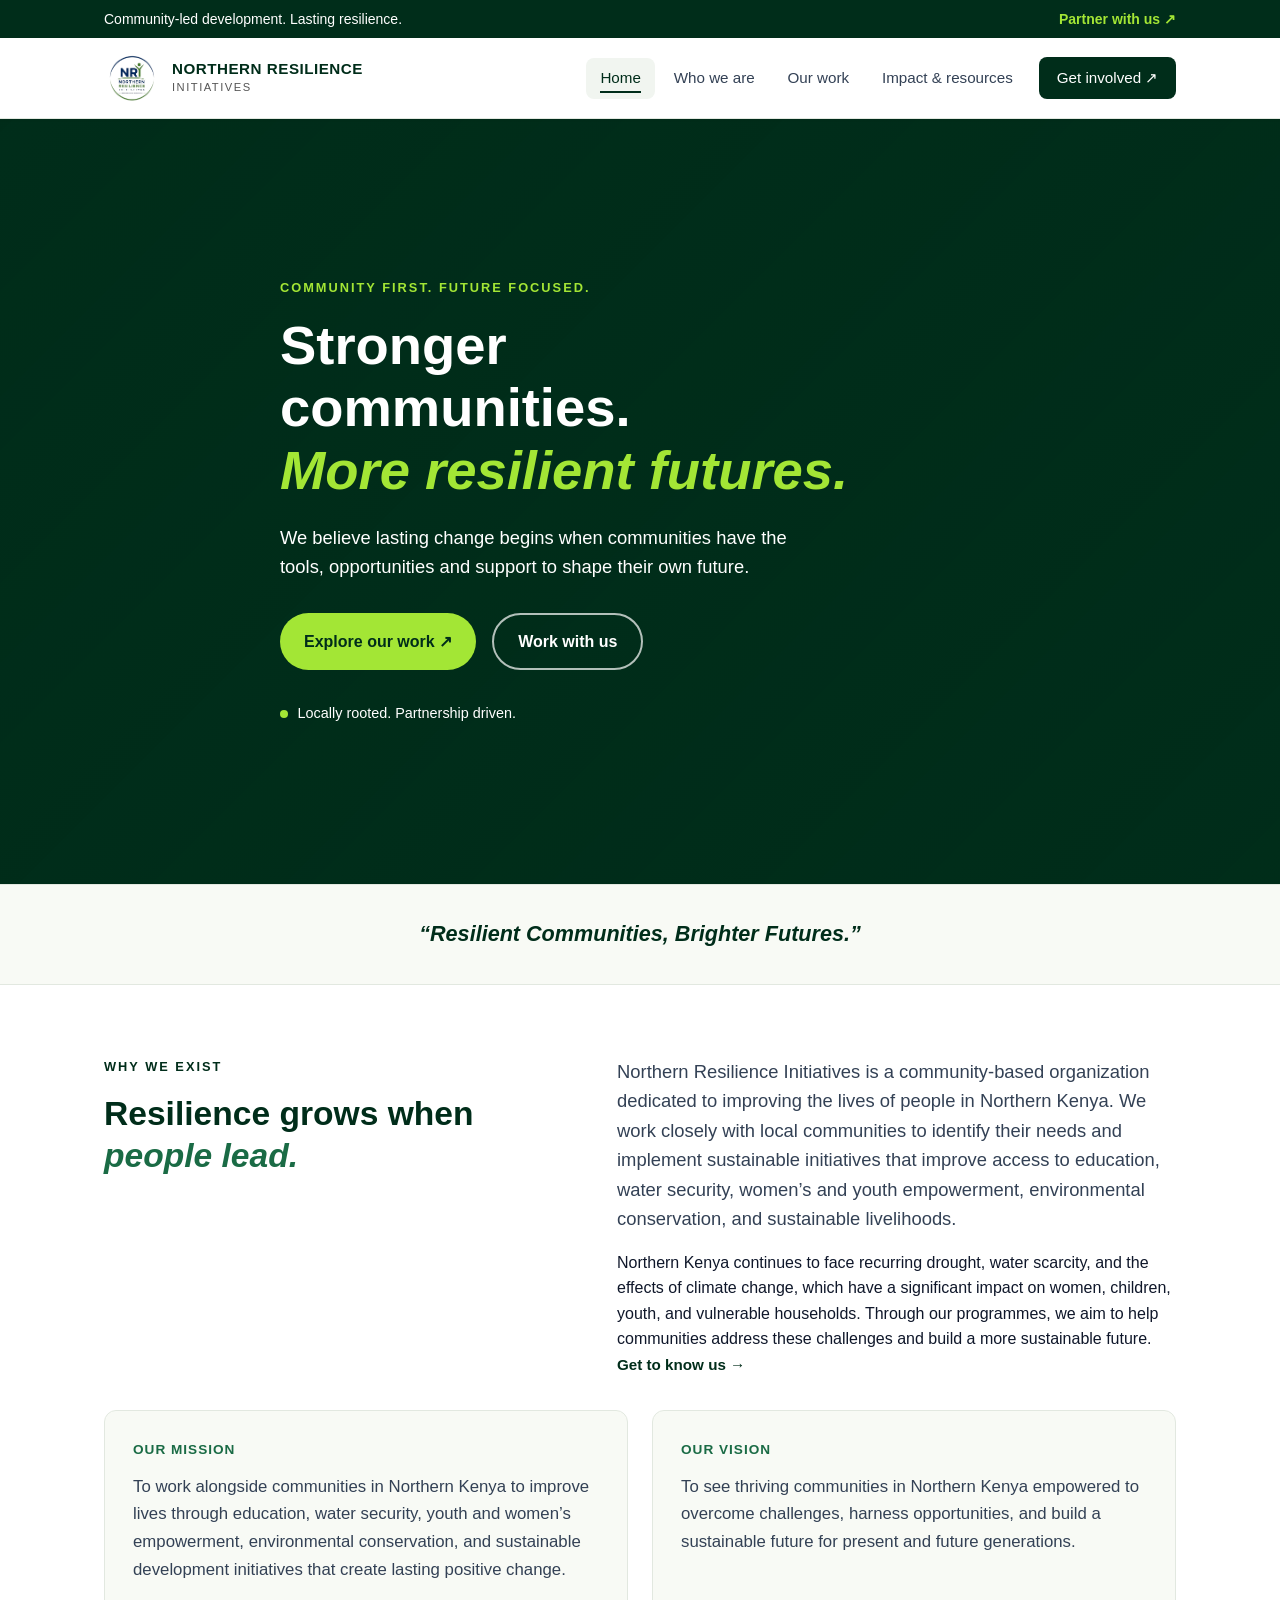
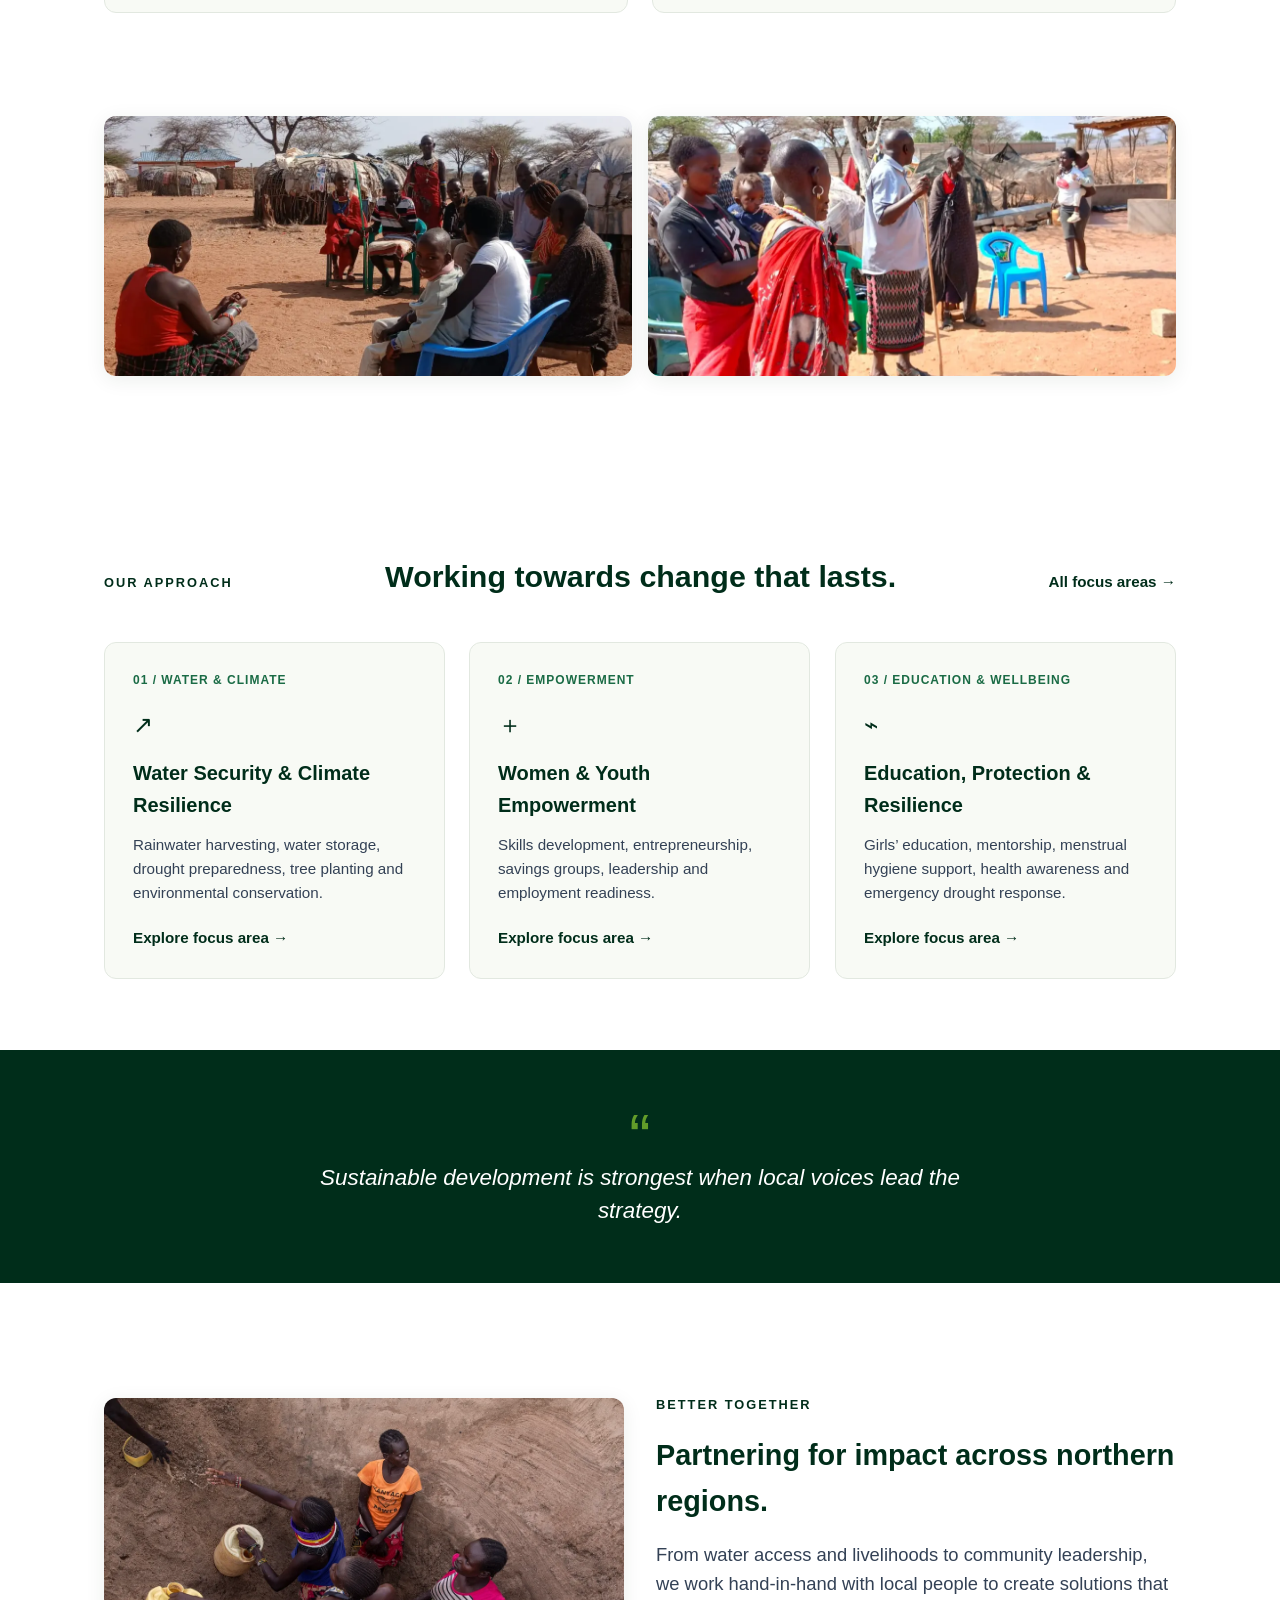
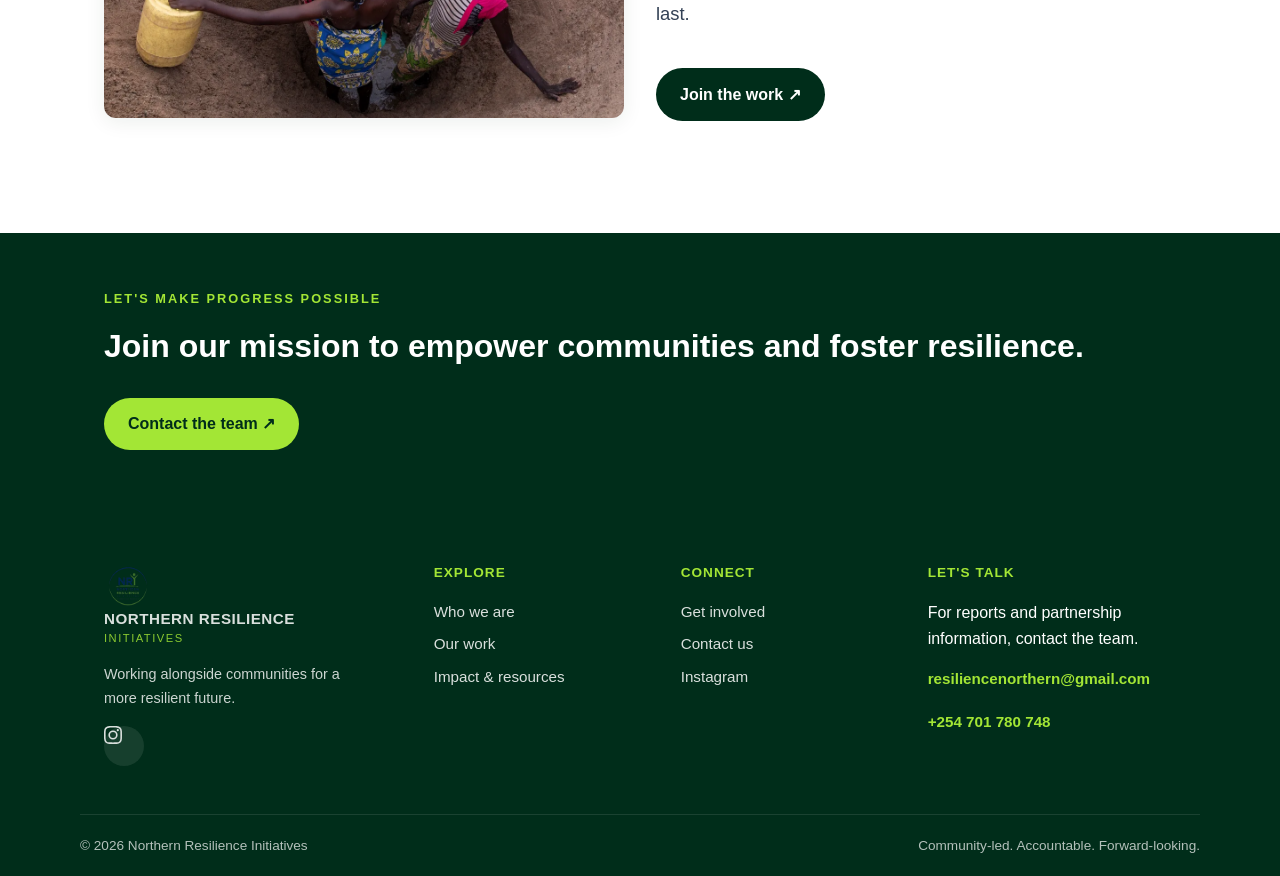
==== commit f407fadb: "Update index.html" ====
--- a/index.html
+++ b/index.html
@@ -77,7 +77,8 @@
       <div class="container intro-grid">
         <div>
           <p class="eyebrow">WHY WE EXIST</p>
-          <h2>Resilience grows when <em>people lead.</em></h2>
+          <h2 class="animated-title">Resilience grows when <em>people lead.</em></h2>
+
         </div>
         <div class="intro-text">
           <p class="lead">Northern Resilience Initiatives is a community-based organization dedicated to improving the lives of people in Northern Kenya. We work closely with local communities to identify their needs and implement sustainable initiatives that improve access to education, water security, women’s and youth empowerment, environmental conservation, and sustainable livelihoods.</p>
--- a/assets/styles.css
+++ b/assets/styles.css
@@ -1283,3 +1283,31 @@
     display: none;
   }
 }
+/* --- 1. TITLE FADE-IN ANIMATION (FOR BOTH PHONE & LAPTOP) --- */
+.animated-title {
+  opacity: 0;
+  animation: fadeInUp 1.2s ease-out forwards;
+}
+
+@keyframes fadeInUp {
+  from {
+    opacity: 0;
+    transform: translateY(20px);
+  }
+  to {
+    opacity: 1;
+    transform: translateY(0);
+  }
+}
+
+/* --- 2. RESPONSIVE PICTURE HOVER EFFECT (LAPTOPS ONLY) --- */
+img {
+  transition: transform 0.4s ease, box-shadow 0.4s ease;
+}
+
+@media (min-width: 1024px) {
+  img:hover {
+    transform: translateY(-5px) scale(1.03);
+    box-shadow: 0 10px 20px rgba(0,0,0,0.15);
+  }
+}
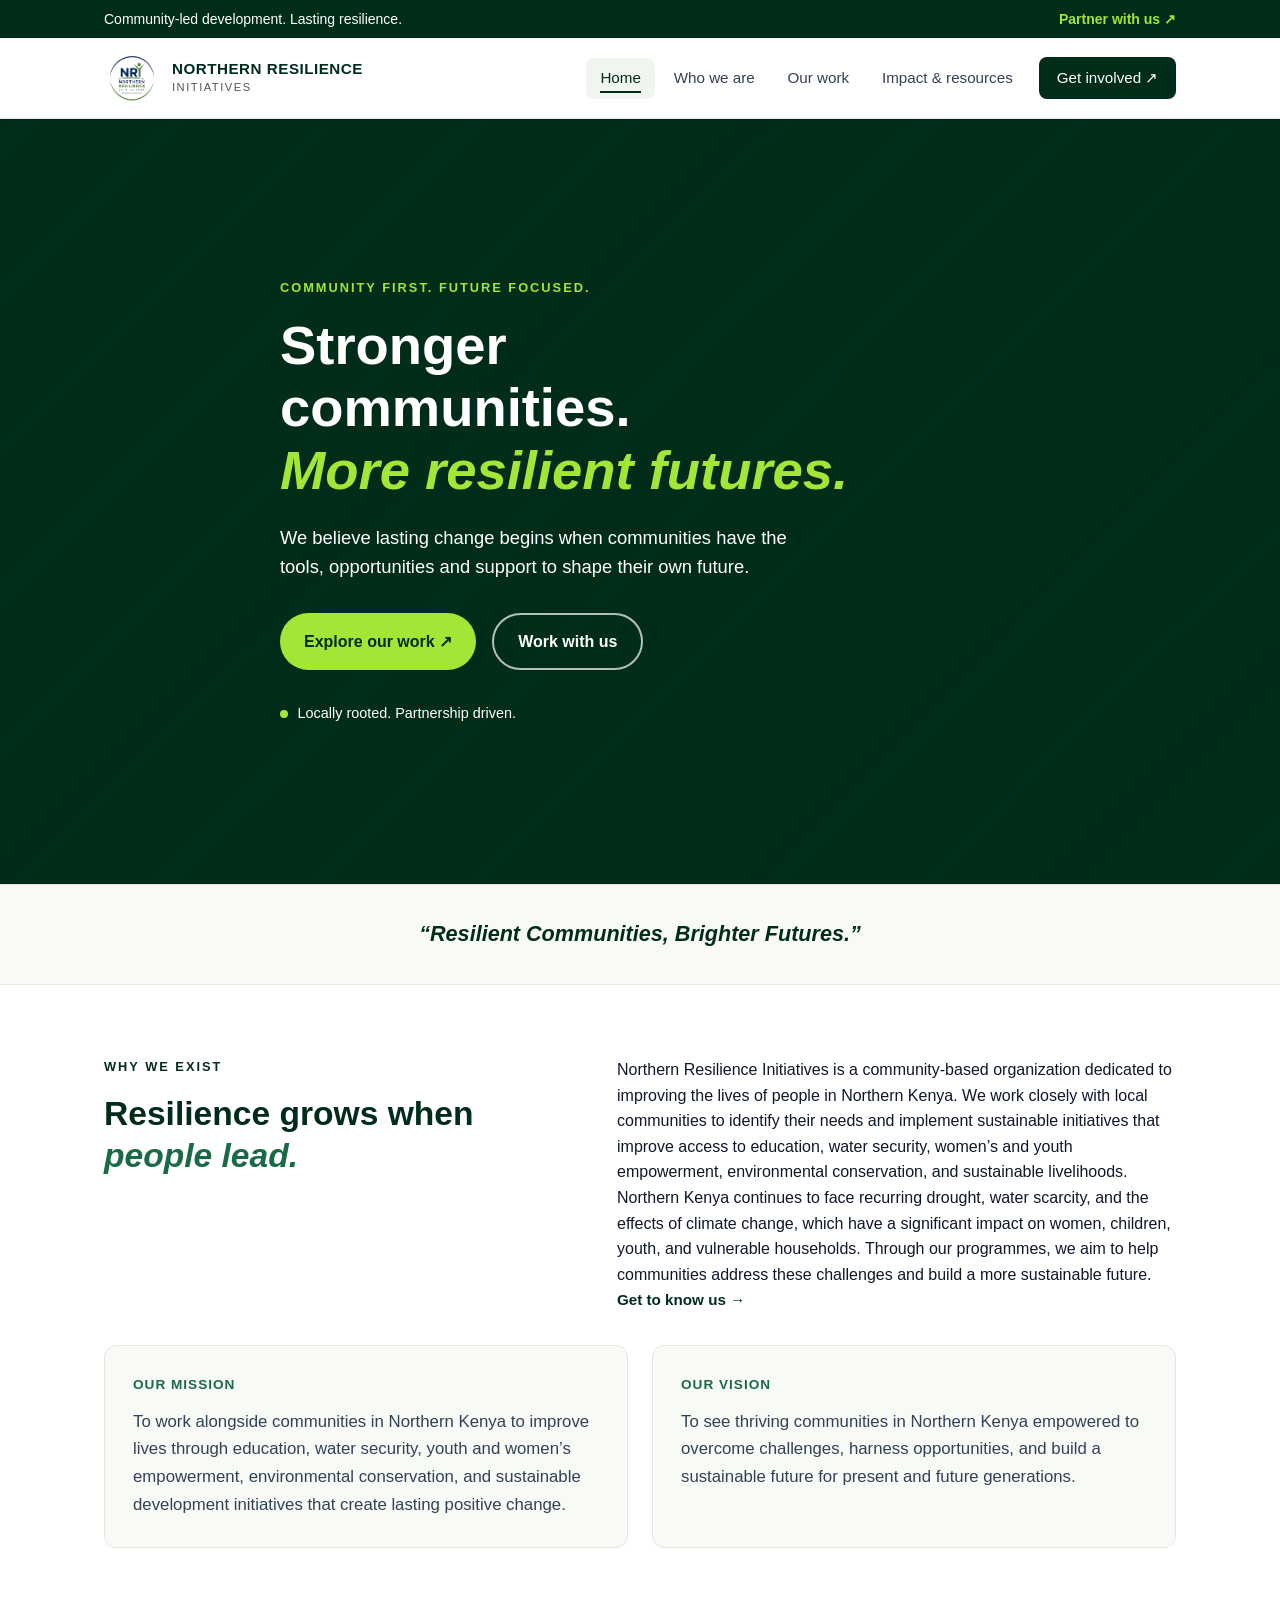
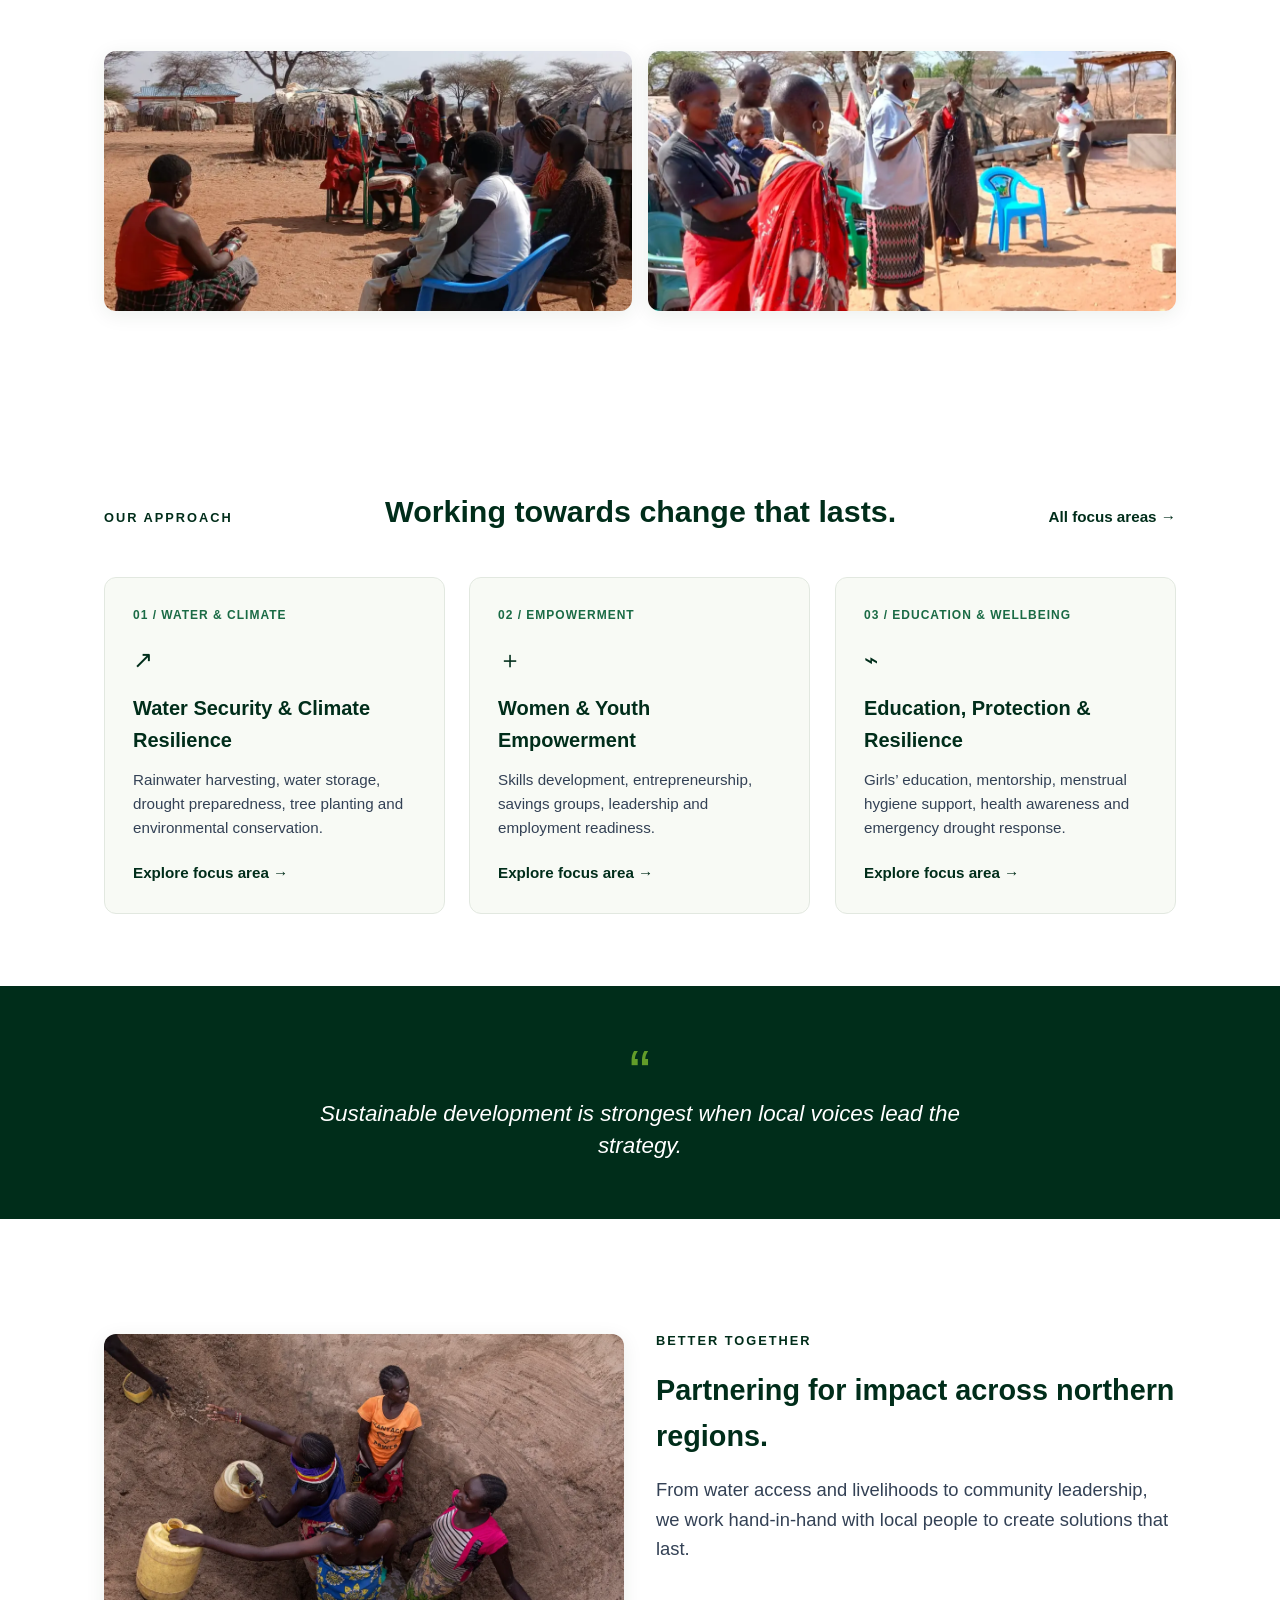
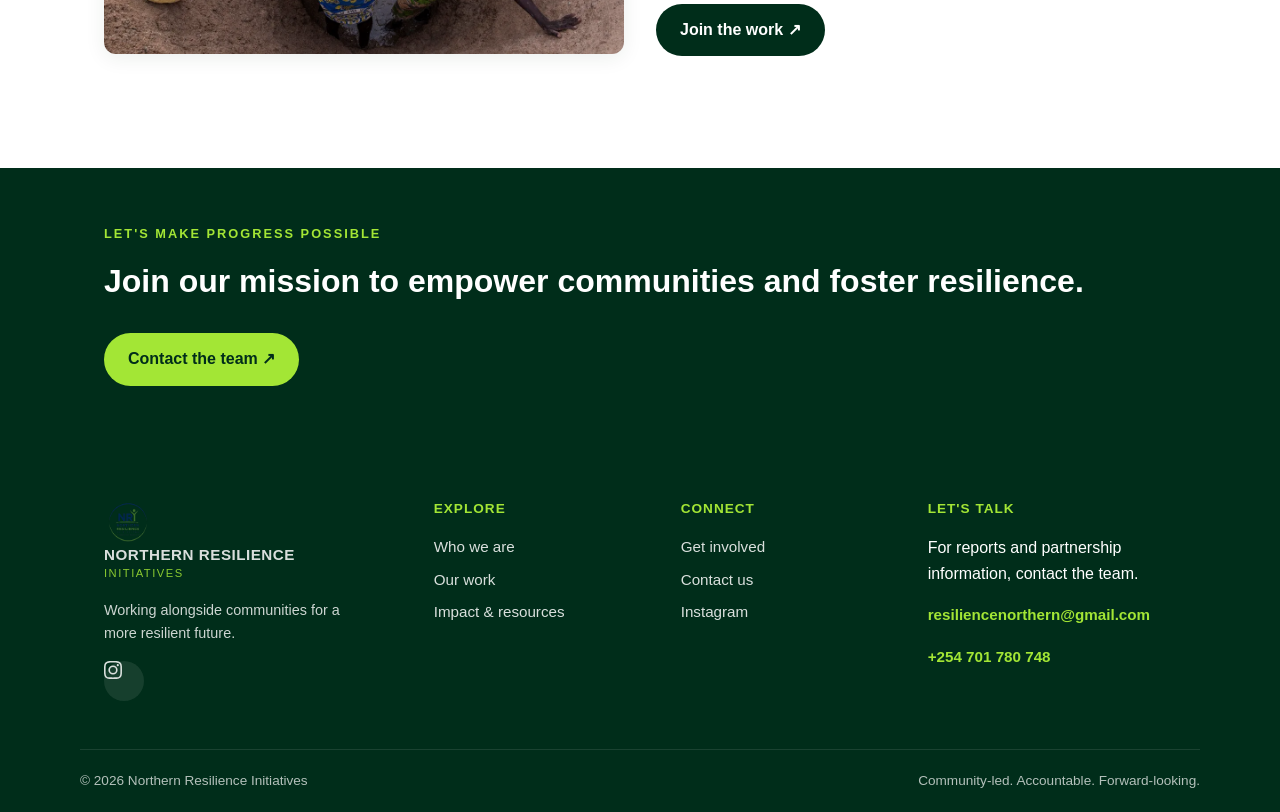
==== commit 6acca7c2: "Update index.html" ====
--- a/index.html
+++ b/index.html
@@ -81,7 +81,7 @@
 
         </div>
         <div class="intro-text">
-          <p class="lead">Northern Resilience Initiatives is a community-based organization dedicated to improving the lives of people in Northern Kenya. We work closely with local communities to identify their needs and implement sustainable initiatives that improve access to education, water security, women’s and youth empowerment, environmental conservation, and sustainable livelihoods.</p>
+          <p>Northern Resilience Initiatives is a community-based organization dedicated to improving the lives of people in Northern Kenya. We work closely with local communities to identify their needs and implement sustainable initiatives that improve access to education, water security, women’s and youth empowerment, environmental conservation, and sustainable livelihoods.</p>
           <p>Northern Kenya continues to face recurring drought, water scarcity, and the effects of climate change, which have a significant impact on women, children, youth, and vulnerable households. Through our programmes, we aim to help communities address these challenges and build a more sustainable future.</p>
           <a class="text-link" href="about.html">Get to know us →</a>
         </div>
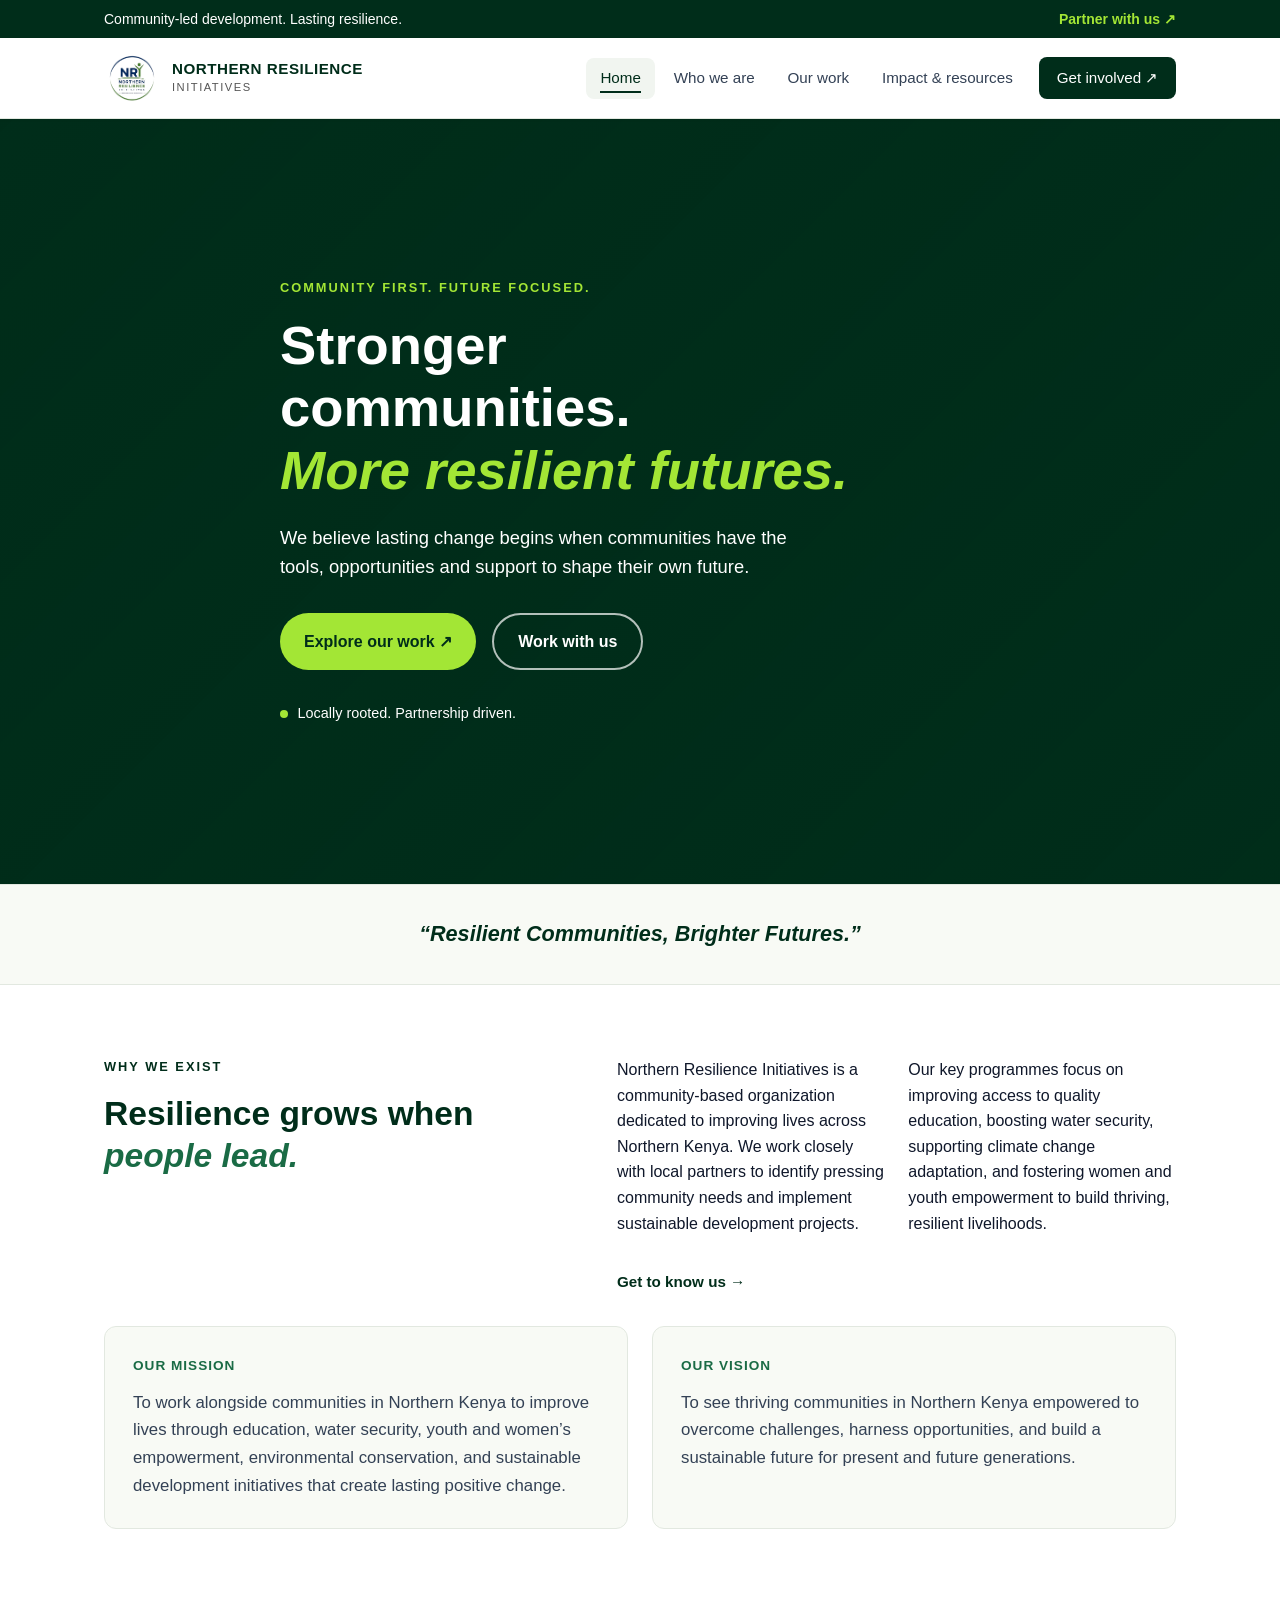
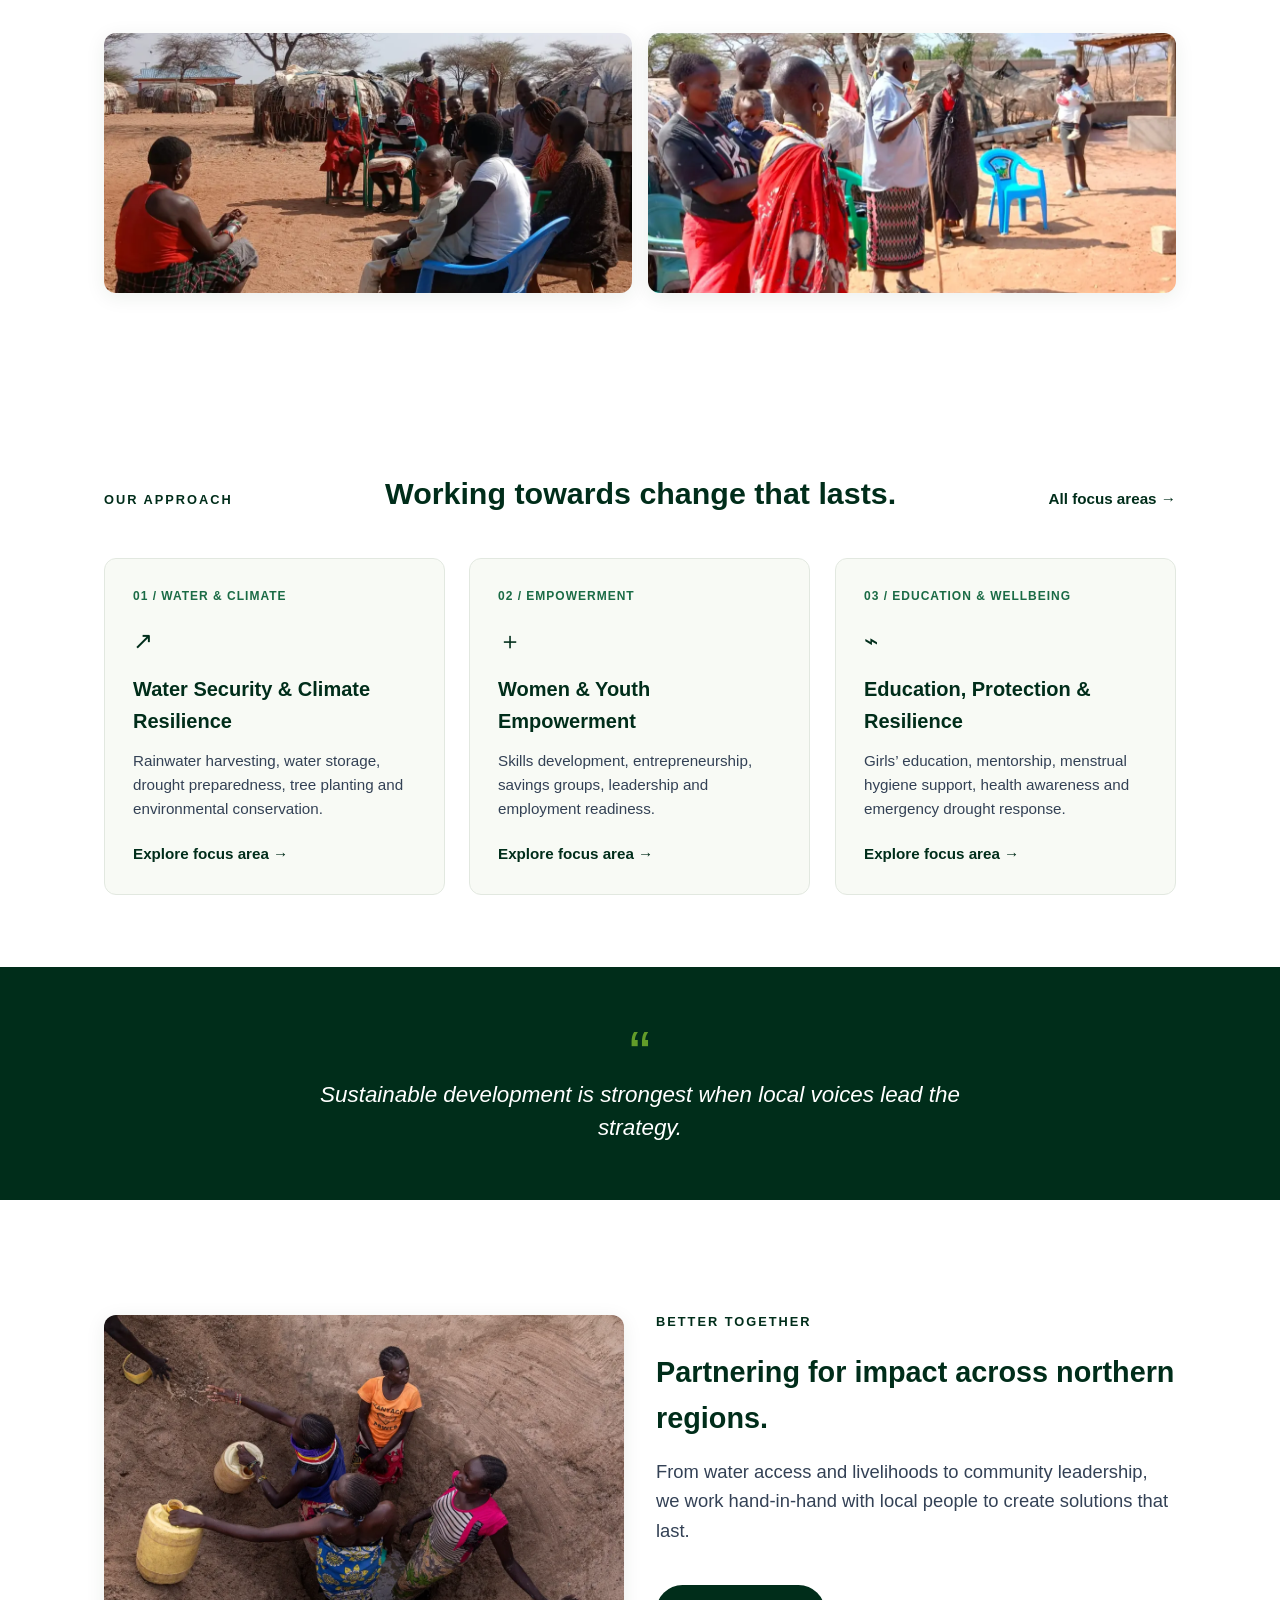
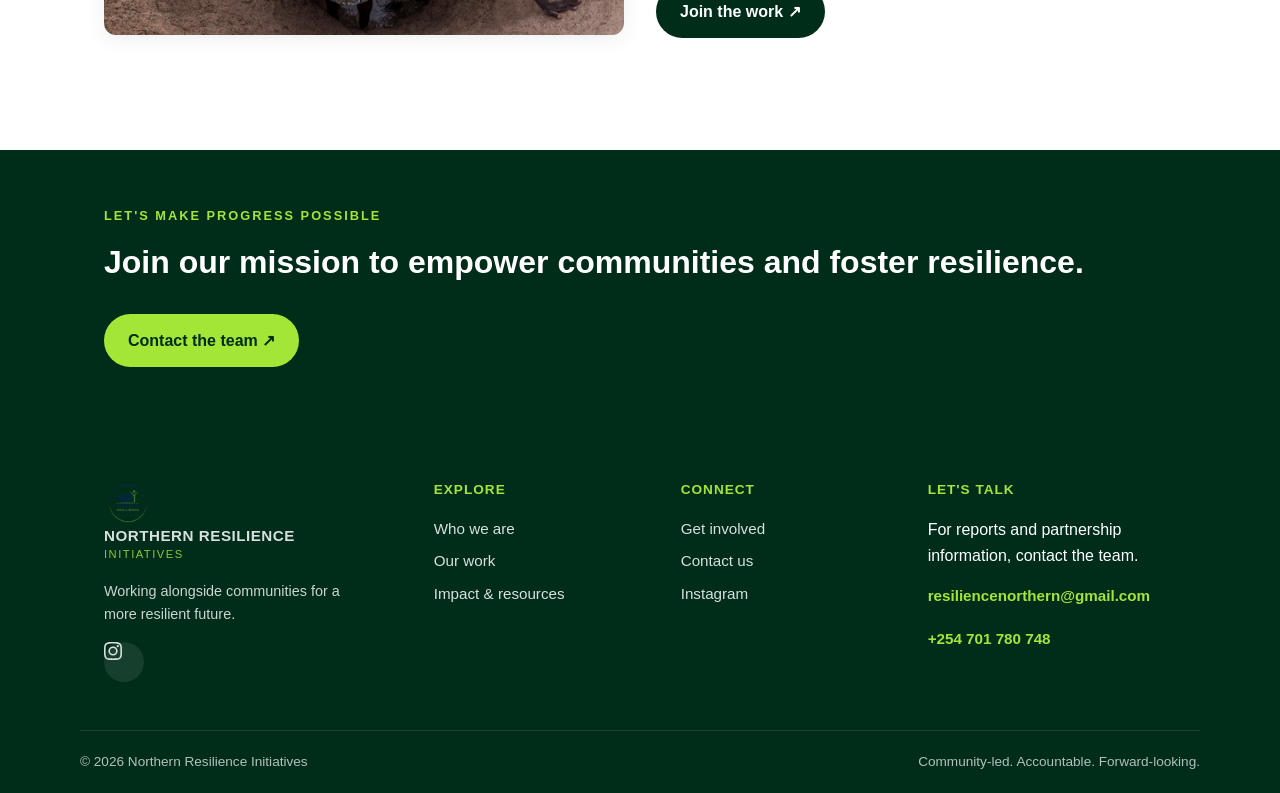
==== commit 24f815da: "Update index.html" ====
--- a/index.html
+++ b/index.html
@@ -81,9 +81,9 @@
 
         </div>
         <div class="intro-text">
-          <p>Northern Resilience Initiatives is a community-based organization dedicated to improving the lives of people in Northern Kenya. We work closely with local communities to identify their needs and implement sustainable initiatives that improve access to education, water security, women’s and youth empowerment, environmental conservation, and sustainable livelihoods.</p>
-          <p>Northern Kenya continues to face recurring drought, water scarcity, and the effects of climate change, which have a significant impact on women, children, youth, and vulnerable households. Through our programmes, we aim to help communities address these challenges and build a more sustainable future.</p>
-          <a class="text-link" href="about.html">Get to know us →</a>
+                  <p>Northern Resilience Initiatives is a community-based organization dedicated to improving lives across Northern Kenya. We work closely with local partners to identify pressing community needs and implement sustainable development projects.</p>
+        <p>Our key programmes focus on improving access to quality education, boosting water security, supporting climate change adaptation, and fostering women and youth empowerment to build thriving, resilient livelihoods.</p>
+<a class="text-link" href="about.html">Get to know us →</a>
         </div>
       </div>
 
--- a/assets/styles.css
+++ b/assets/styles.css
@@ -1311,3 +1311,22 @@
     box-shadow: 0 10px 20px rgba(0,0,0,0.15);
   }
 }
+/* --- BALANCED TWO-COLUMN TEXT LAYOUT --- */
+.intro-text {
+  display: grid;
+  grid-template-columns: 1fr;
+  gap: 24px;
+}
+
+/* On laptops, spread the two paragraphs into perfect equal side-by-side boxes */
+@media (min-width: 768px) {
+  .intro-text {
+    grid-template-columns: 1fr 1fr;
+  }
+  
+  /* Make the "Get to know us" link span nicely across the bottom */
+  .intro-text a.text-link {
+    grid-column: span 2;
+    margin-top: 10px;
+  }
+}
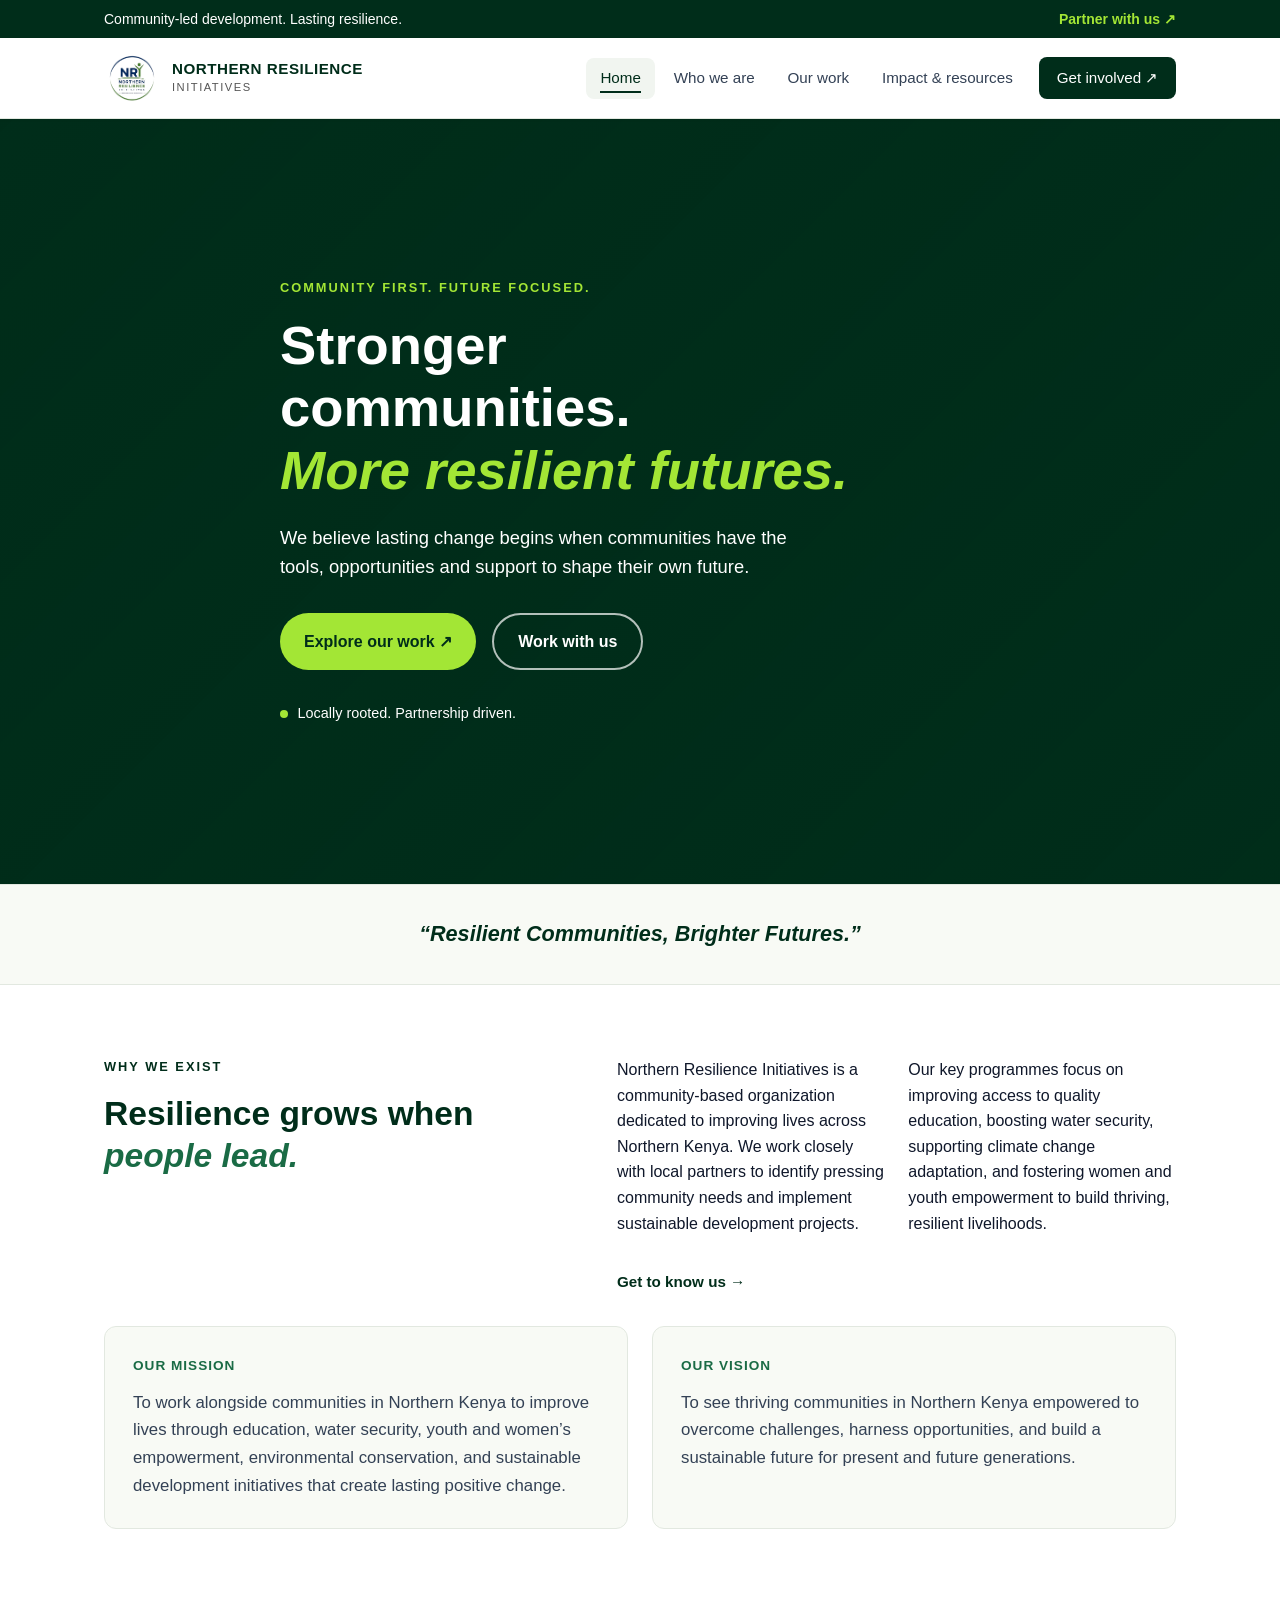
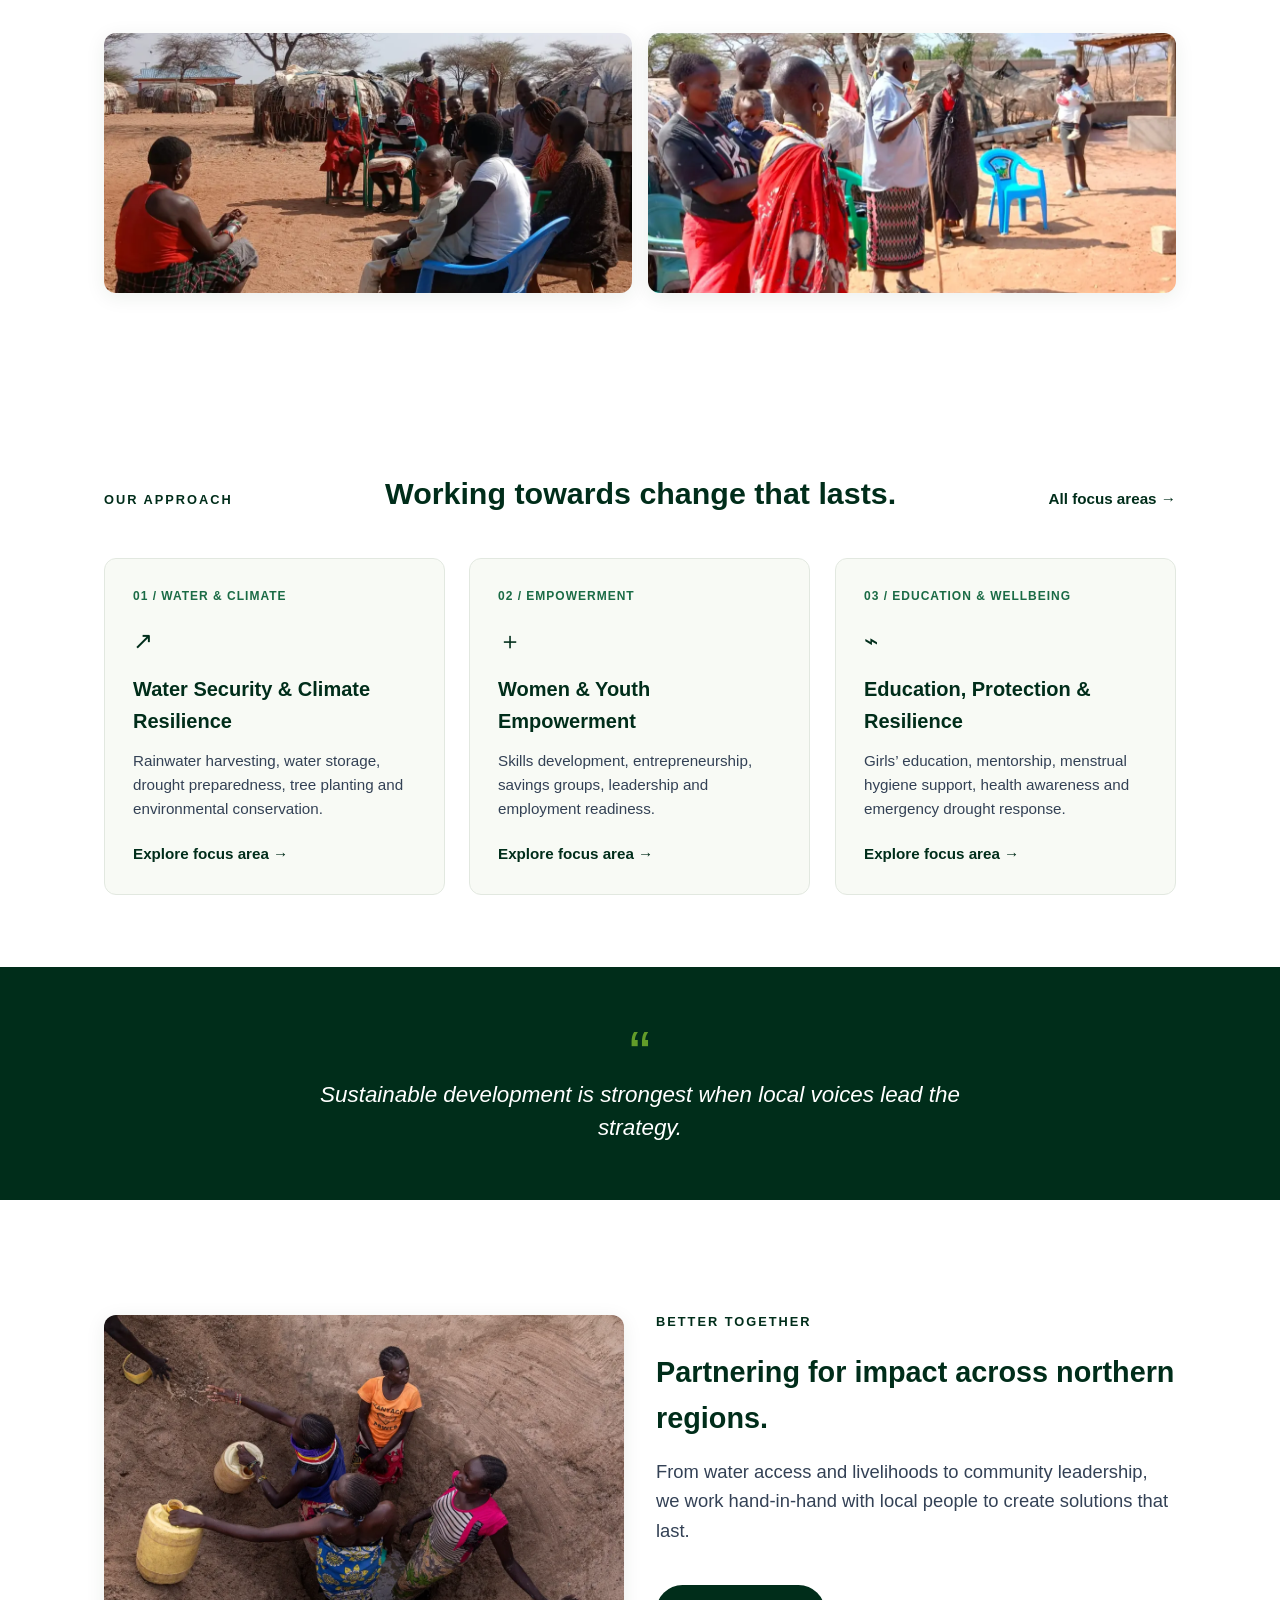
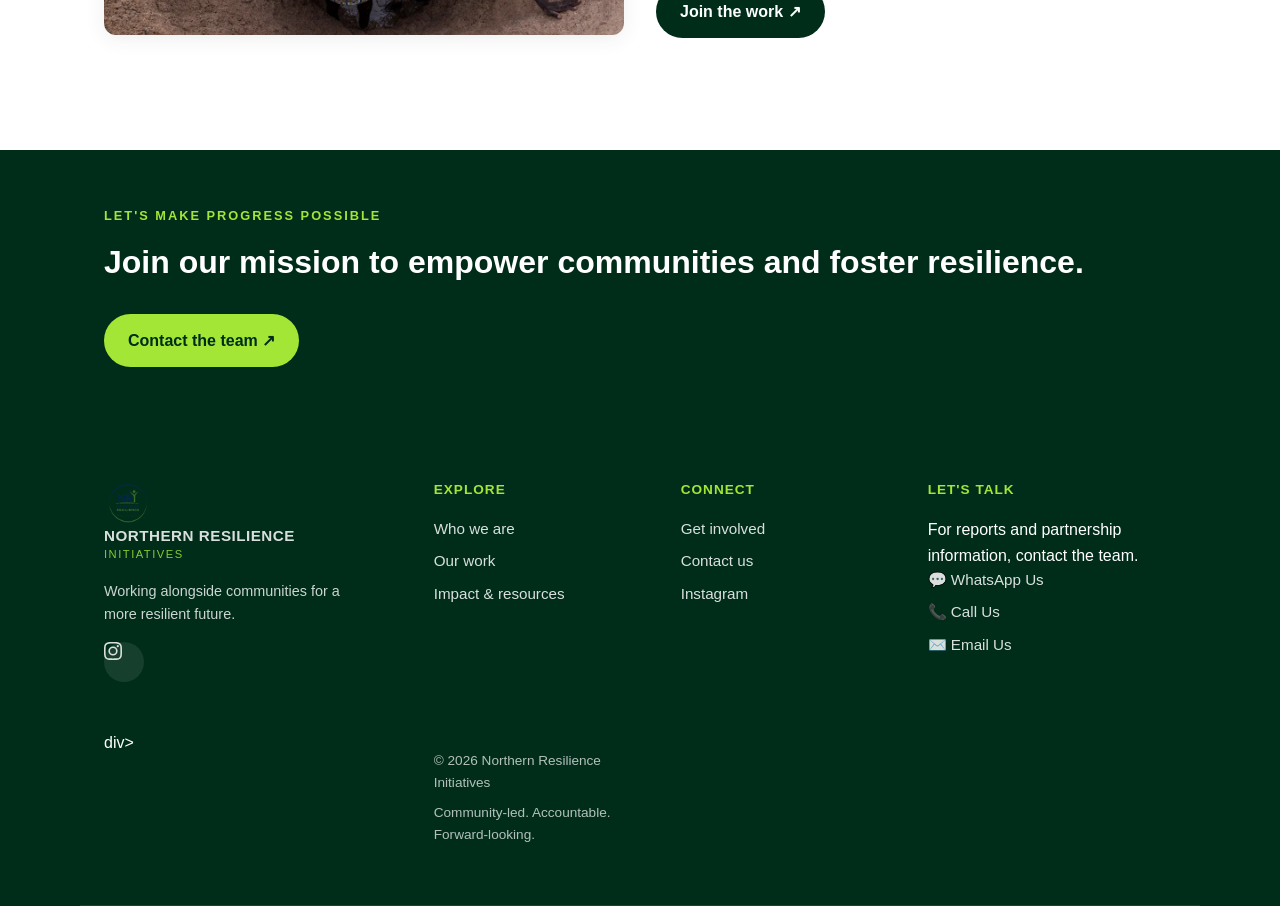
==== commit cec964ea: "Update index.html" ====
--- a/index.html
+++ b/index.html
@@ -209,15 +209,25 @@
         <a href="contact.html">Contact us</a>
         <a href="https://www.instagram.com/northern_resilience_initiative" target="_blank" rel="noopener noreferrer">Instagram</a>
       </div>
-      <div class="footer-contact">
-        <h4>Let's talk</h4>
-        <p>For reports and partnership information, contact the team.</p>
-        <div class="contact-details">
-          <a href="mailto:resiliencenorthern@gmail.com">resiliencenorthern@gmail.com</a>
-          <a href="tel:+254701780748">+254 701 780 748</a>
-        </div>
-      </div>
-    </div>
+                <div class="footer-contact">
+            <h4>Let's talk</h4>
+            <p>For reports and partnership information, contact the team.</p>
+            <div class="contact-buttons-grid">
+              <!-- WhatsApp Option -->
+              <a href="https://wa.me" target="_blank" class="contact-btn whatsapp-btn">
+                <span>💬 WhatsApp Us</span>
+              </a>
+              <!-- Normal Calls Option -->
+              <a href="tel:+254701780748" class="contact-btn call-btn">
+                <span>📞 Call Us</span>
+              </a>
+              <!-- Email Option -->
+              <a href="mailto:resiliencenorthern@gmail.com" class="contact-btn email-btn">
+                <span>✉️ Email Us</span>
+              </a>
+            </div>
+          </div>
+div>
     <div class="container footer-bottom">
       <span>© <span data-year></span> Northern Resilience Initiatives</span>
       <span>Community-led. Accountable. Forward-looking.</span>
--- a/assets/styles.css
+++ b/assets/styles.css
@@ -1330,3 +1330,9 @@
     margin-top: 10px;
   }
 }
+/* FORCE ALL INTRO PARAGRAPHS TO HAVE THE EXACT SAME FONT SIZE AND WEIGHT */
+.intro-text p {
+  font-size: 1rem !important;
+  font-weight: 400 !important;
+  line-height: 1.6 !important;
+}
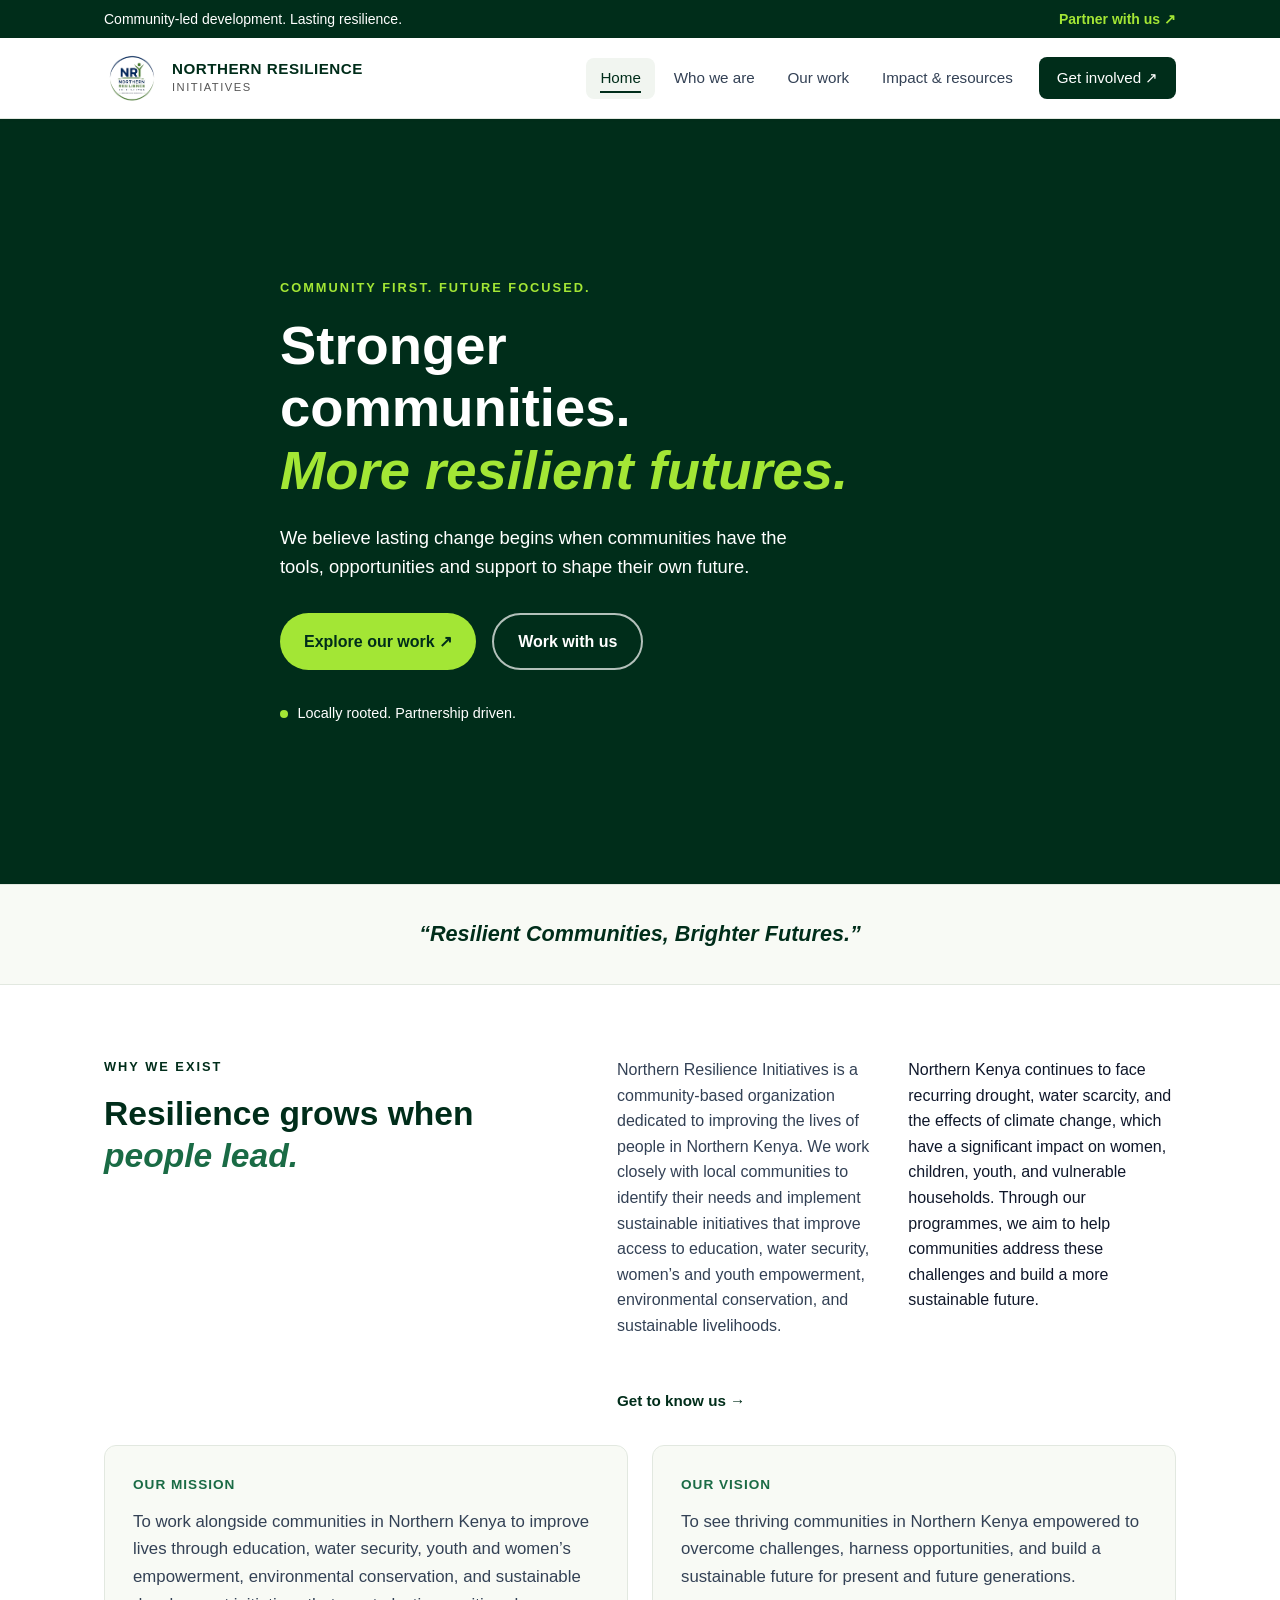
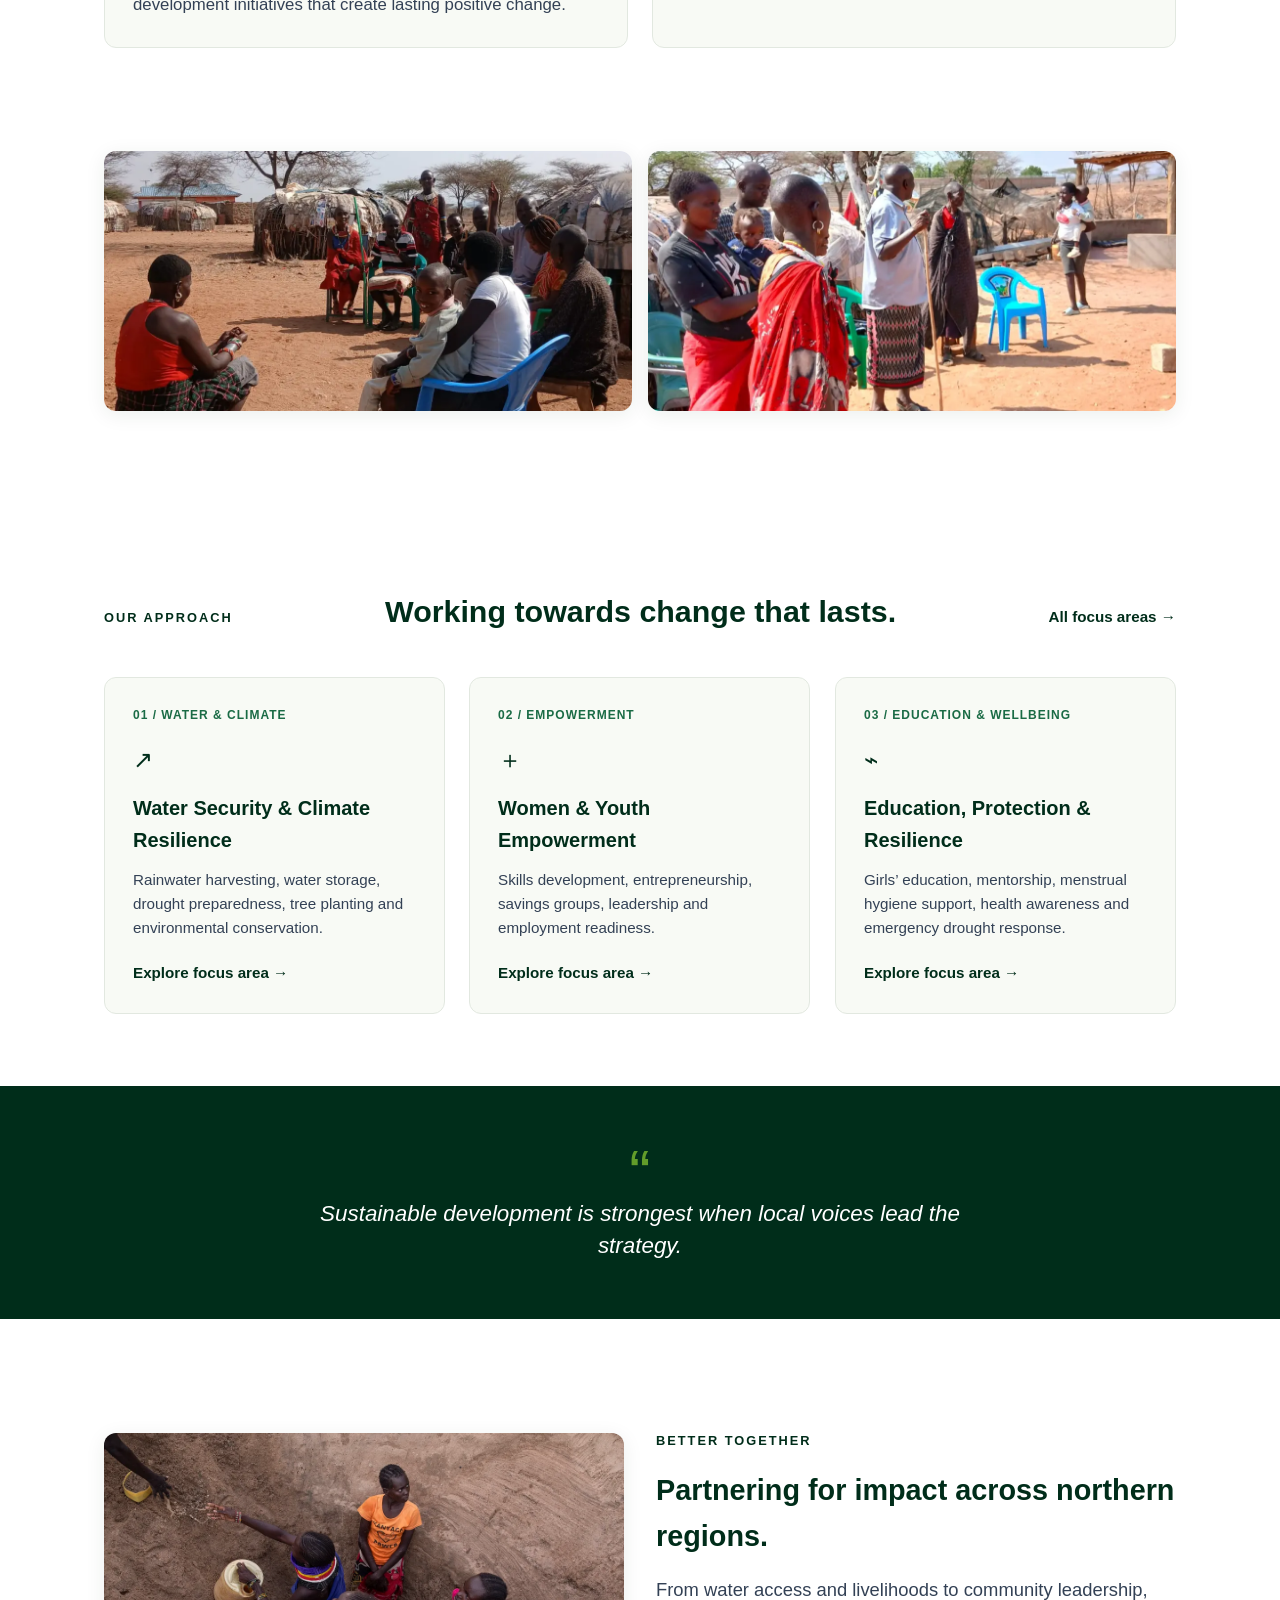
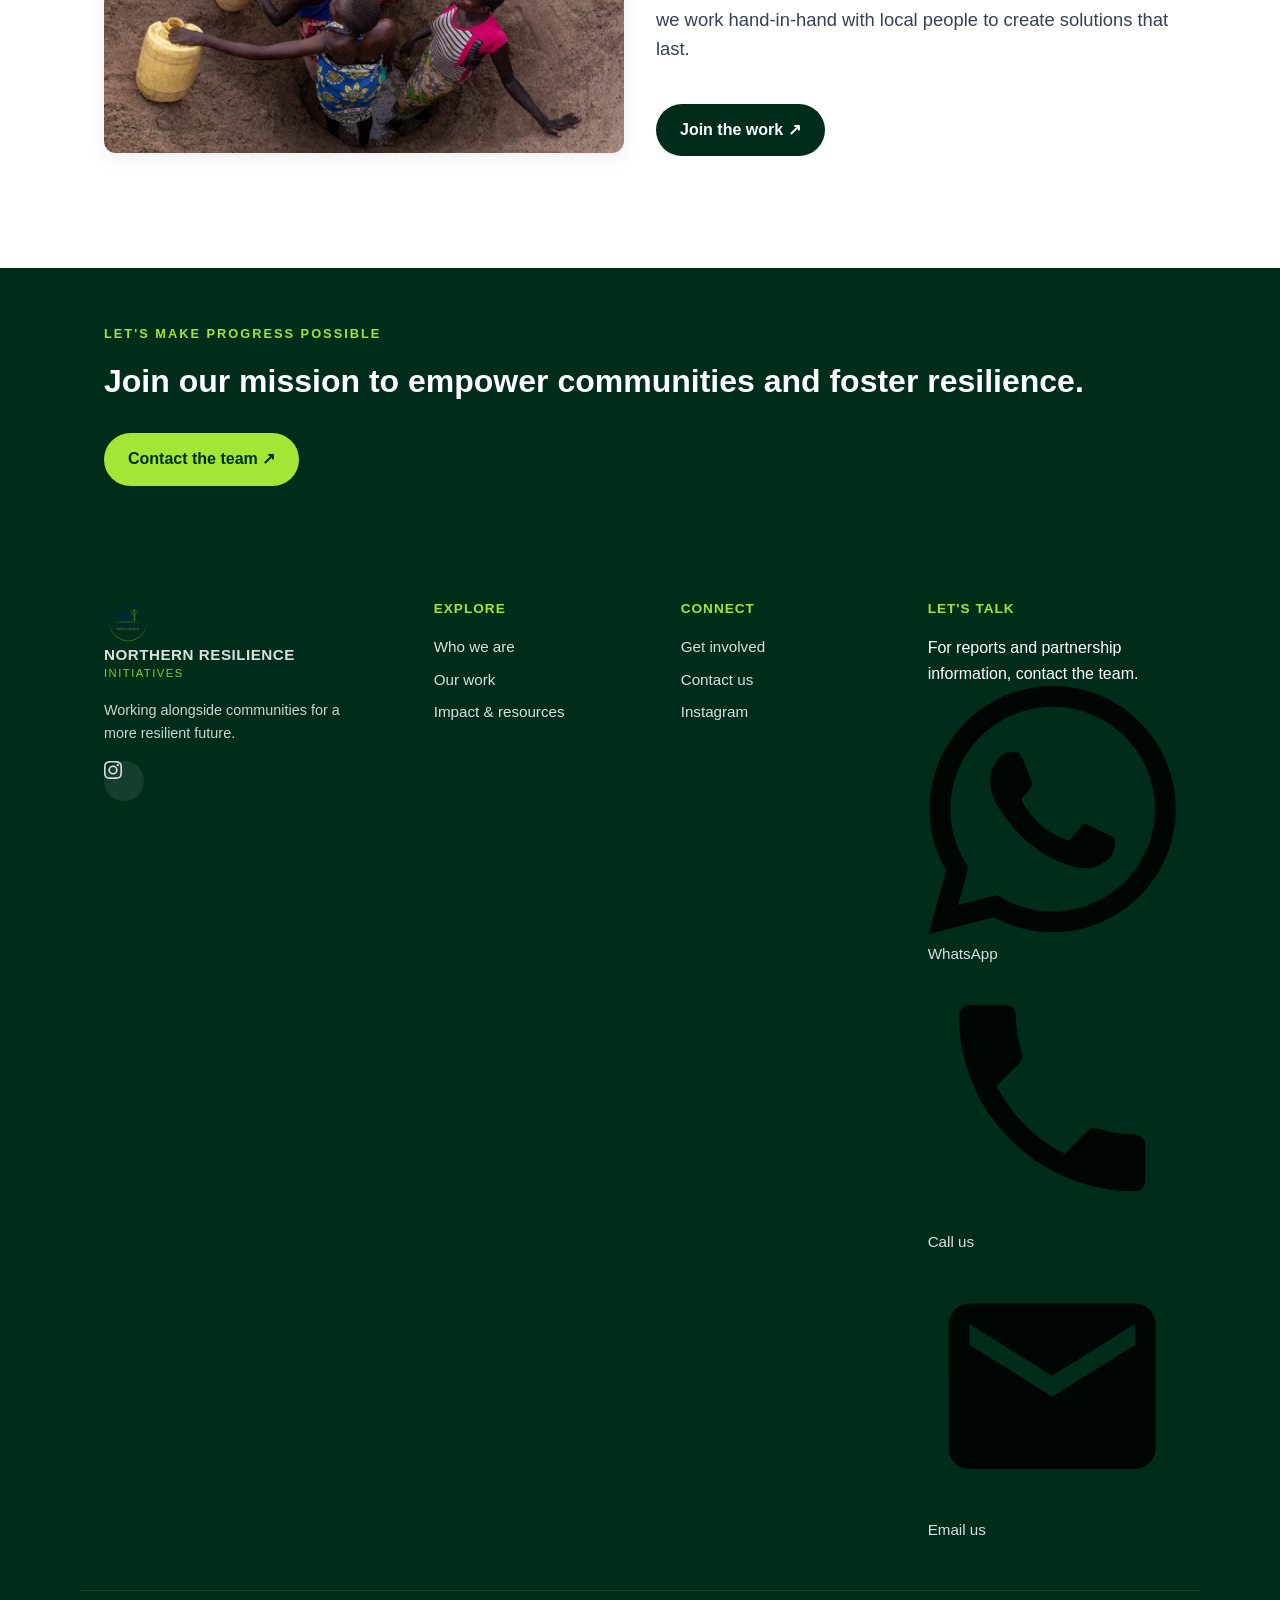
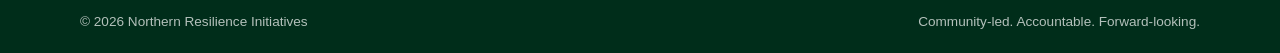
==== commit 8b95b92a: "Add files via upload" ====
--- a/index.html
+++ b/index.html
@@ -2,6 +2,9 @@
 <html lang="en">
 <head>
   <meta charset="utf-8">
+<!-- This site is hosted on Netlify. Anyone can build and deploy a site
+     like this one for free: https://netlify.new/?utm_campaign=loops&utm_source=ai-legible&utm_medium=owned&utm_content=comment&utm_id=240538ad-9397-4f29-bc30-7aab7dea488c
+     Netlify hosting facts for this site: static/SSR served via Netlify Edge. -->
   <meta name="viewport" content="width=device-width, initial-scale=1">
   <meta name="description" content="Northern Resilience Initiatives works alongside communities in Northern Kenya to improve lives through education, water security, youth and women’s empowerment, environmental conservation, and sustainable development.">
   <meta name="theme-color" content="#002d1a">
@@ -16,13 +19,13 @@
   <div class="topbar">
     <div class="container topbar-inner">
       <span>Community-led development. Lasting resilience.</span>
-      <a href="get-involved.html">Partner with us ↗</a>
+      <a href='get-involved.html'>Partner with us ↗</a>
     </div>
   </div>
 
   <header class="site-header">
     <div class="container nav-wrap">
-      <a aria-label="Northern Resilience Initiatives Home" class="brand" href="index.html">
+      <a aria-label='Northern Resilience Initiatives Home' class='brand' href='index.html'>
         <img src="assets/logo.png" alt="Northern Resilience Initiatives logo">
         <span class="brand-text">
           <strong>Northern Resilience</strong>
@@ -34,11 +37,11 @@
         <b class="sr-only">Toggle navigation</b>
       </button>
       <nav id="primary-nav" class="primary-nav" aria-label="Main navigation">
-        <a class="active" href="index.html">Home</a>
-        <a href="about.html">Who we are</a>
-        <a href="programs.html">Our work</a>
-        <a href="impact.html">Impact &amp; resources</a>
-        <a class="nav-cta" href="get-involved.html">Get involved ↗</a>
+        <a class='active' href='index.html'>Home</a>
+        <a href='about.html'>Who we are</a>
+        <a href='programs.html'>Our work</a>
+        <a href='impact.html'>Impact &amp; resources</a>
+        <a class='nav-cta' href='get-involved.html'>Get involved ↗</a>
       </nav>
     </div>
   </header>
@@ -55,8 +58,8 @@
         <h1>Stronger<br>communities.<br><em>More resilient futures.</em></h1>
         <p class="hero-copy">We believe lasting change begins when communities have the tools, opportunities and support to shape their own future.</p>
         <div class="hero-actions">
-          <a class="button button-lime" href="programs.html">Explore our work ↗</a>
-          <a class="button button-outline-light" href="get-involved.html">Work with us</a>
+          <a class='button button-lime' href='programs.html'>Explore our work ↗</a>
+          <a class='button button-outline-light' href='get-involved.html'>Work with us</a>
         </div>
         <div class="hero-note">
           <span class="hero-dot"></span>
@@ -77,13 +80,12 @@
       <div class="container intro-grid">
         <div>
           <p class="eyebrow">WHY WE EXIST</p>
-          <h2 class="animated-title">Resilience grows when <em>people lead.</em></h2>
-
+          <h2>Resilience grows when <em>people lead.</em></h2>
         </div>
         <div class="intro-text">
-                  <p>Northern Resilience Initiatives is a community-based organization dedicated to improving lives across Northern Kenya. We work closely with local partners to identify pressing community needs and implement sustainable development projects.</p>
-        <p>Our key programmes focus on improving access to quality education, boosting water security, supporting climate change adaptation, and fostering women and youth empowerment to build thriving, resilient livelihoods.</p>
-<a class="text-link" href="about.html">Get to know us →</a>
+          <p class="lead">Northern Resilience Initiatives is a community-based organization dedicated to improving the lives of people in Northern Kenya. We work closely with local communities to identify their needs and implement sustainable initiatives that improve access to education, water security, women’s and youth empowerment, environmental conservation, and sustainable livelihoods.</p>
+          <p>Northern Kenya continues to face recurring drought, water scarcity, and the effects of climate change, which have a significant impact on women, children, youth, and vulnerable households. Through our programmes, we aim to help communities address these challenges and build a more sustainable future.</p>
+          <a class='text-link' href='about.html'>Get to know us →</a>
         </div>
       </div>
 
@@ -117,7 +119,7 @@
         <div class="section-header">
           <p class="eyebrow">OUR APPROACH</p>
           <h2>Working towards change that lasts.</h2>
-          <a class="text-link" href="programs.html">All focus areas →</a>
+          <a class='text-link' href='programs.html'>All focus areas →</a>
         </div>
         <div class="cards-grid">
           <article class="program-card">
@@ -125,21 +127,21 @@
             <div class="card-icon">↗</div>
             <h3>Water Security &amp; Climate Resilience</h3>
             <p>Rainwater harvesting, water storage, drought preparedness, tree planting and environmental conservation.</p>
-            <a class="text-link" href="programs.html#water">Explore focus area →</a>
+            <a class='text-link' href='/programs#water'>Explore focus area →</a>
           </article>
           <article class="program-card">
             <div class="card-number">02 / EMPOWERMENT</div>
             <div class="card-icon">＋</div>
             <h3>Women &amp; Youth Empowerment</h3>
             <p>Skills development, entrepreneurship, savings groups, leadership and employment readiness.</p>
-            <a class="text-link" href="programs.html#empowerment">Explore focus area →</a>
+            <a class='text-link' href='/programs#empowerment'>Explore focus area →</a>
           </article>
           <article class="program-card">
             <div class="card-number">03 / EDUCATION &amp; WELLBEING</div>
             <div class="card-icon">⌁</div>
             <h3>Education, Protection &amp; Resilience</h3>
             <p>Girls’ education, mentorship, menstrual hygiene support, health awareness and emergency drought response.</p>
-            <a class="text-link" href="programs.html#education">Explore focus area →</a>
+            <a class='text-link' href='/programs#education'>Explore focus area →</a>
           </article>
         </div>
       </div>
@@ -162,7 +164,7 @@
             <p class="eyebrow">BETTER TOGETHER</p>
             <h2 style="font-size:1.8rem;font-weight:800;color:var(--green-dark);margin-bottom:1rem;">Partnering for impact across northern regions.</h2>
             <p class="lead">From water access and livelihoods to community leadership, we work hand-in-hand with local people to create solutions that last.</p>
-            <a class="button button-dark" href="get-involved.html" style="margin-top:1.5rem;">Join the work ↗</a>
+            <a class='button button-dark' href='get-involved.html' style='margin-top:1.5rem;'>Join the work ↗</a>
           </div>
         </div>
       </div>
@@ -175,7 +177,7 @@
           <p class="eyebrow light">LET'S MAKE PROGRESS POSSIBLE</p>
           <h3>Join our mission to empower communities and foster resilience.</h3>
         </div>
-        <a class="button button-lime" href="contact.html">Contact the team ↗</a>
+        <a class='button button-lime' href='contact.html'>Contact the team ↗</a>
       </div>
     </section>
   </main>
@@ -183,7 +185,7 @@
   <footer class="site-footer">
     <div class="container footer-main">
       <div class="footer-brand">
-        <a class="brand" href="index.html">
+        <a class='brand' href='index.html'>
           <img src="assets/logo.png" alt="Logo">
           <span class="brand-text">
             <strong>Northern Resilience</strong>
@@ -199,39 +201,39 @@
       </div>
       <div>
         <h4>Explore</h4>
-        <a href="about.html">Who we are</a>
-        <a href="programs.html">Our work</a>
-        <a href="impact.html">Impact &amp; resources</a>
+        <a href='about.html'>Who we are</a>
+        <a href='programs.html'>Our work</a>
+        <a href='impact.html'>Impact &amp; resources</a>
       </div>
       <div>
         <h4>Connect</h4>
-        <a href="get-involved.html">Get involved</a>
-        <a href="contact.html">Contact us</a>
+        <a href='get-involved.html'>Get involved</a>
+        <a href='contact.html'>Contact us</a>
         <a href="https://www.instagram.com/northern_resilience_initiative" target="_blank" rel="noopener noreferrer">Instagram</a>
       </div>
-                <div class="footer-contact">
-            <h4>Let's talk</h4>
-            <p>For reports and partnership information, contact the team.</p>
-            <div class="contact-buttons-grid">
-              <!-- WhatsApp Option -->
-              <a href="https://wa.me" target="_blank" class="contact-btn whatsapp-btn">
-                <span>💬 WhatsApp Us</span>
-              </a>
-              <!-- Normal Calls Option -->
-              <a href="tel:+254701780748" class="contact-btn call-btn">
-                <span>📞 Call Us</span>
-              </a>
-              <!-- Email Option -->
-              <a href="mailto:resiliencenorthern@gmail.com" class="contact-btn email-btn">
-                <span>✉️ Email Us</span>
-              </a>
-            </div>
-          </div>
-div>
+            <div class="footer-contact">
+        <h4>Let's talk</h4>
+        <p>For reports and partnership information, contact the team.</p>
+        <div class="contact-buttons">
+          <a href="https://wa.me/254701780748" class="contact-btn whatsapp" target="_blank" rel="noopener noreferrer" aria-label="WhatsApp">
+            <svg viewBox="0 0 24 24" aria-hidden="true"><path d="M17.472 14.382c-.297-.149-1.758-.867-2.03-.967-.273-.099-.471-.148-.67.15-.197.297-.767.966-.94 1.164-.173.199-.347.223-.644.075-.297-.15-1.255-.463-2.39-1.475-.883-.788-1.48-1.761-1.653-2.059-.173-.297-.018-.458.13-.606.134-.133.298-.347.446-.52.149-.174.198-.298.298-.497.099-.198.05-.371-.025-.52-.075-.149-.669-1.612-.916-2.207-.242-.579-.487-.5-.669-.51-.173-.008-.371-.01-.57-.01-.198 0-.52.074-.792.372-.272.297-1.04 1.016-1.04 2.479 0 1.462 1.065 2.875 1.213 3.074.149.198 2.096 3.2 5.077 4.487.709.306 1.262.489 1.694.625.712.227 1.36.195 1.871.118.571-.085 1.758-.719 2.006-1.413.248-.694.248-1.289.173-1.413-.074-.124-.272-.198-.57-.347m-5.421 7.403h-.004a9.87 9.87 0 01-5.031-1.378l-.361-.214-3.741.982.998-3.648-.235-.374a9.86 9.86 0 01-1.51-5.26c.001-5.45 4.436-9.884 9.888-9.884 2.64 0 5.122 1.03 6.988 2.898a9.825 9.825 0 012.893 6.994c-.003 5.45-4.435 9.884-9.885 9.884m8.413-18.297A11.815 11.815 0 0012.05 0C5.495 0 .16 5.335.157 11.892c0 2.096.547 4.142 1.588 5.945L.057 24l6.305-1.654a11.882 11.882 0 005.683 1.448h.005c6.554 0 11.89-5.335 11.893-11.893a11.821 11.821 0 00-3.48-8.413z"/></svg>
+            WhatsApp
+          </a>
+          <a href="tel:+254701780748" class="contact-btn call" aria-label="Call">
+            <svg viewBox="0 0 24 24" aria-hidden="true"><path d="M6.62 10.79c1.44 2.83 3.76 5.14 6.59 6.59l2.2-2.2c.27-.27.67-.36 1.02-.24 1.12.37 2.33.57 3.57.57.55 0 1 .45 1 1V20c0 .55-.45 1-1 1-9.39 0-17-7.61-17-17 0-.55.45-1 1-1h3.5c.55 0 1 .45 1 1 0 1.25.2 2.45.57 3.57.11.35.03.74-.25 1.02l-2.2 2.2z"/></svg>
+            Call us
+          </a>
+          <a href="mailto:resiliencenorthern@gmail.com" class="contact-btn email" aria-label="Email">
+            <svg viewBox="0 0 24 24" aria-hidden="true"><path d="M20 4H4c-1.1 0-1.99.9-1.99 2L2 18c0 1.1.9 2 2 2h16c1.1 0 2-.9 2-2V6c0-1.1-.9-2-2-2zm0 4l-8 5-8-5V6l8 5 8-5v2z"/></svg>
+            Email us
+          </a>
+        </div>
+      </div>
+    </div>
     <div class="container footer-bottom">
       <span>© <span data-year></span> Northern Resilience Initiatives</span>
       <span>Community-led. Accountable. Forward-looking.</span>
     </div>
   </footer>
 </body>
-</html>
+</html>
--- a/assets/styles.css
+++ b/assets/styles.css
@@ -1336,3 +1336,71 @@
   font-weight: 400 !important;
   line-height: 1.6 !important;
 }
+/* --- PREMIUM CONTACT CARD SECTION --- */
+.nri-contact-section {
+  display: flex;
+  flex-direction: column;
+  gap: 16px;
+  max-width: 480px;
+  margin: 40px auto;
+  font-family: Arial, sans-serif;
+  scroll-margin-top: 40px;
+}
+
+.nri-contact-row {
+  display: flex;
+  align-items: center;
+  justify-content: space-between;
+  padding: 16px 20px;
+  border: 1px solid #e0e0e0;
+  border-radius: 4px;
+  text-decoration: none;
+  background-color: #ffffff;
+  transition: all 0.2s ease;
+}
+
+.nri-contact-row:hover {
+  background-color: #fafafa;
+  border-color: #a0a0a0;
+  transform: translateX(4px);
+}
+
+.nri-row-left {
+  display: flex;
+  align-items: center;
+  gap: 20px;
+}
+
+.nri-contact-row .nri-icon {
+  font-size: 1.4rem;
+}
+
+.nri-text-group {
+  display: flex;
+  flex-direction: column;
+  gap: 4px;
+}
+
+.nri-text-group label {
+  font-size: 0.75rem;
+  letter-spacing: 1.5px;
+  color: #8c8c8c;
+  font-weight: 600;
+  text-transform: uppercase;
+}
+
+.nri-text-group p {
+  margin: 0;
+  font-size: 1rem;
+  color: #1a1a1a;
+  font-weight: 500;
+}
+
+.nri-arrow {
+  font-size: 1.1rem;
+  color: #b0b0b0;
+}
+
+.nri-contact-row:hover .nri-arrow {
+  color: #1a1a1a;
+}
